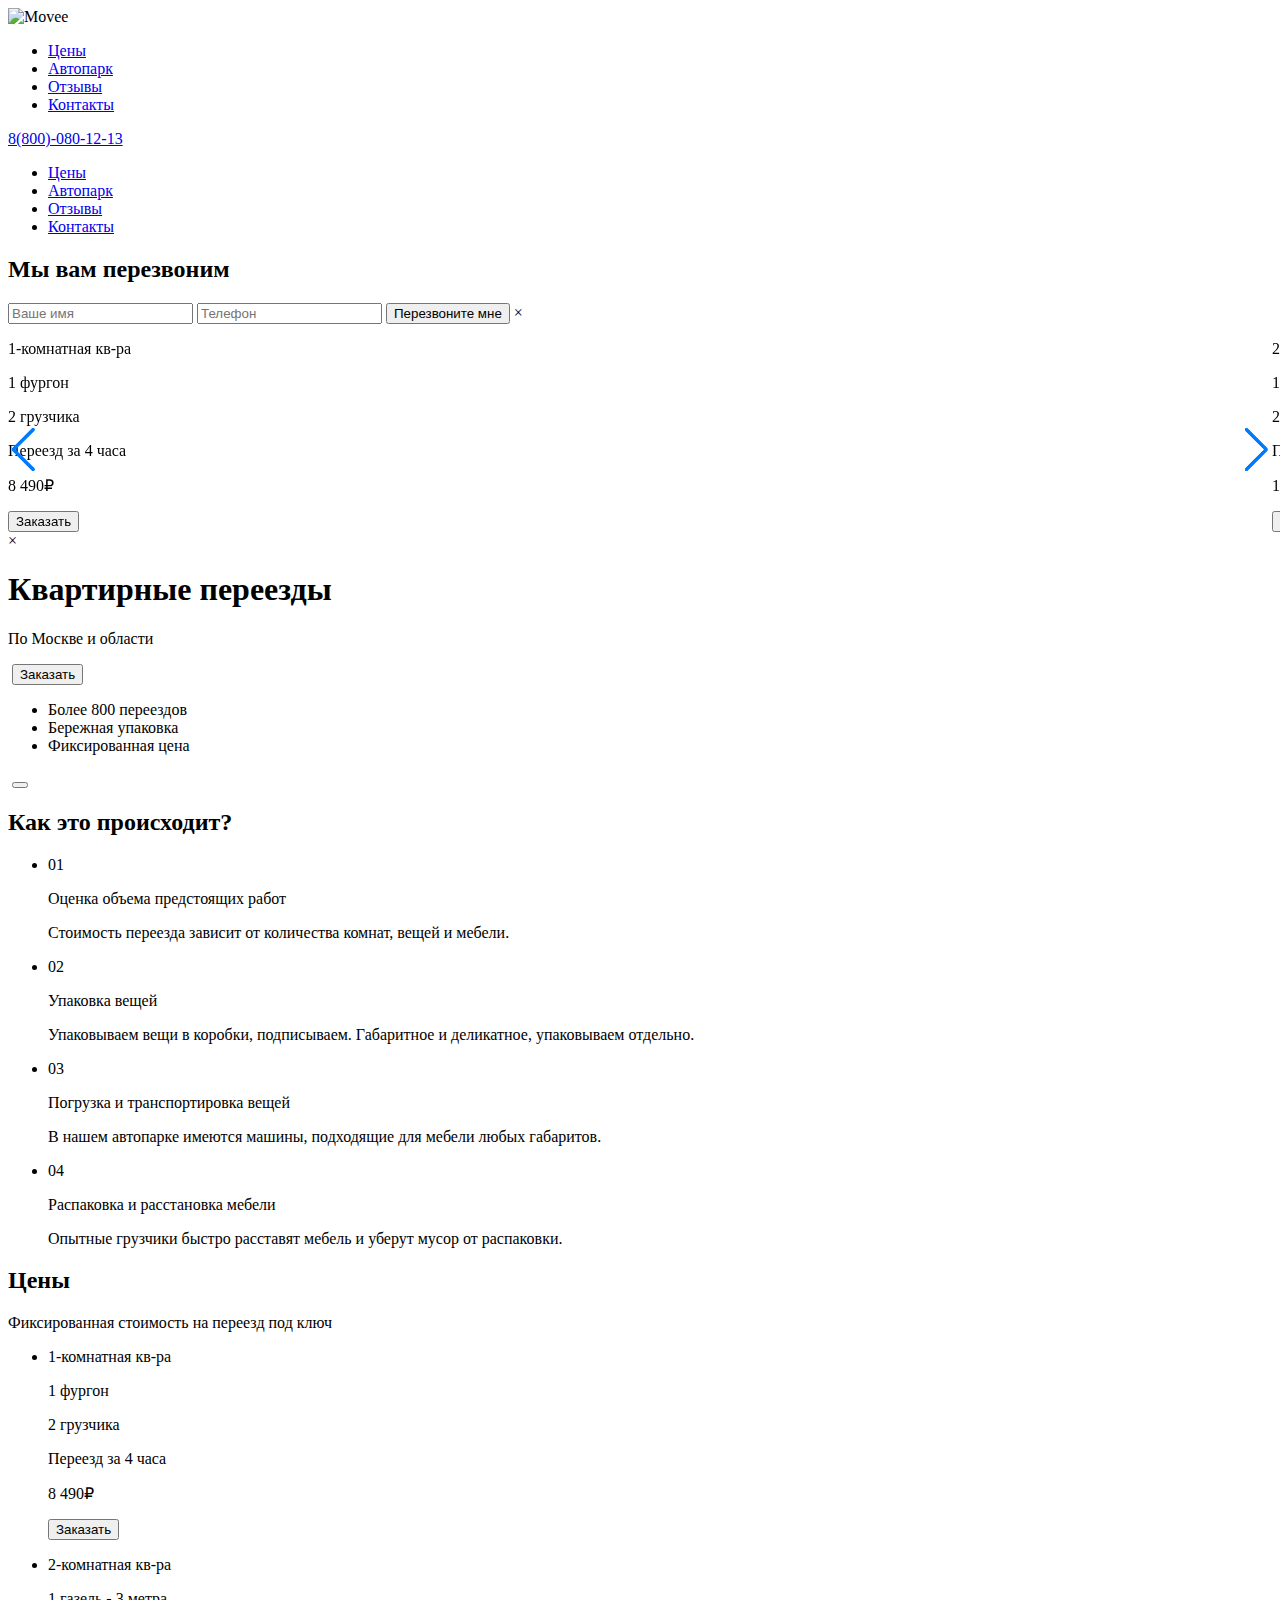
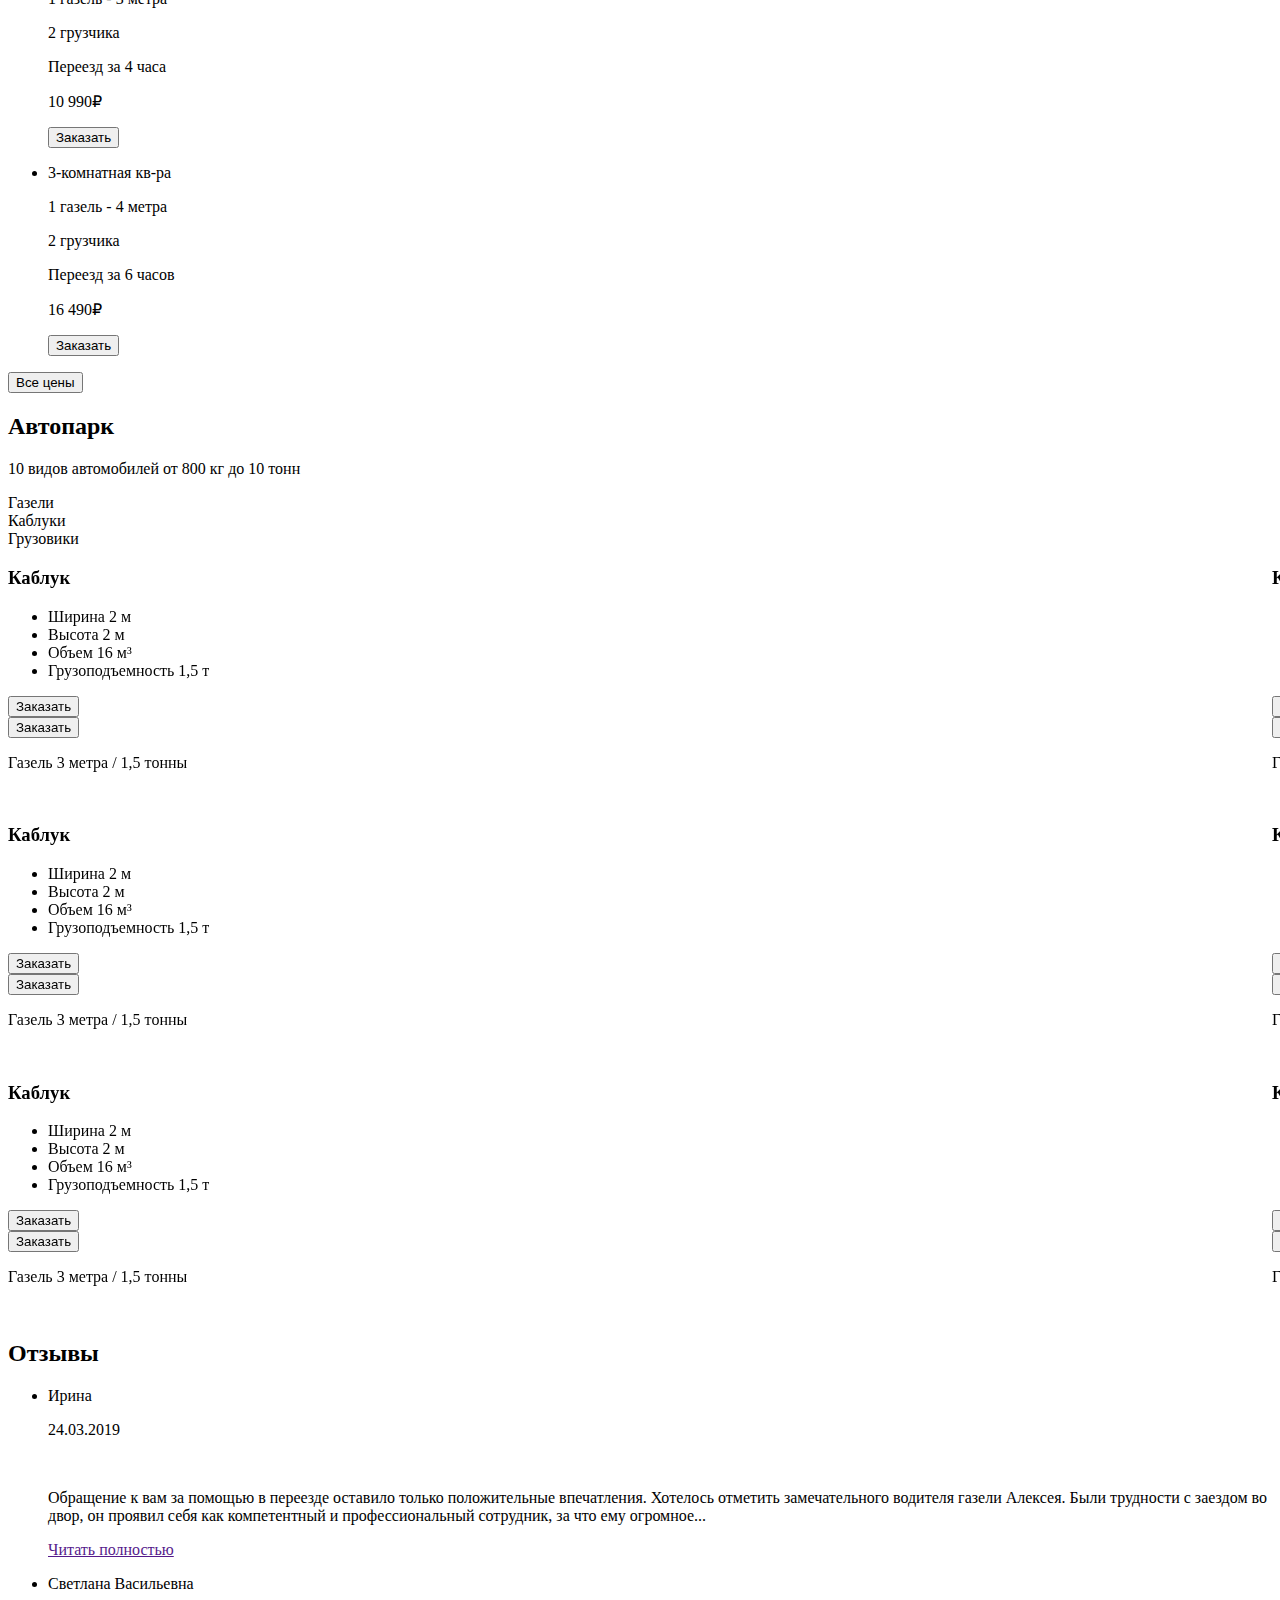
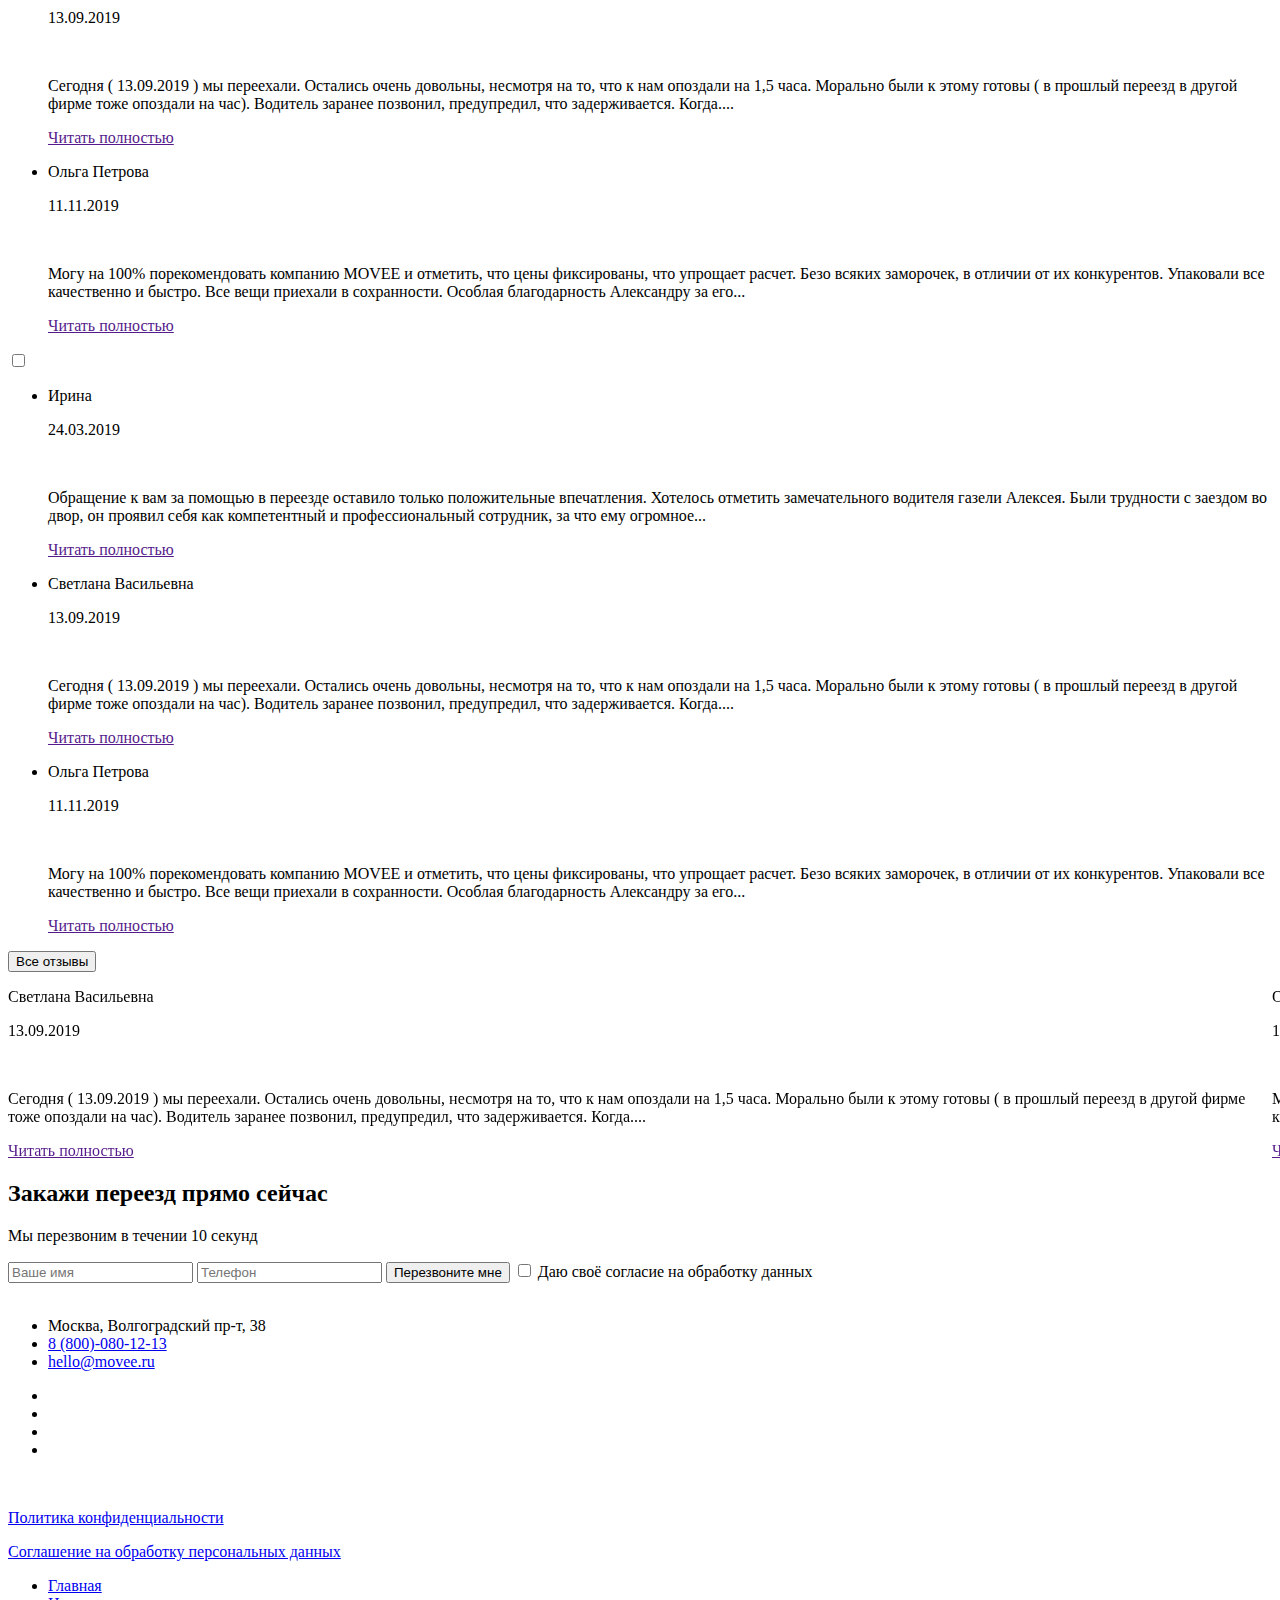
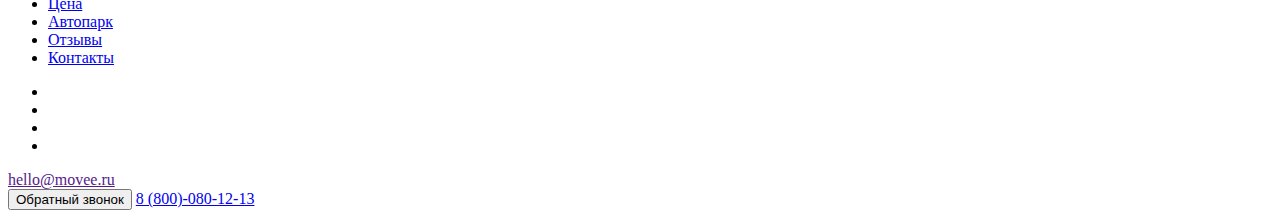
==== index.html @ bcad502a "Add files via upload" ====
<!DOCTYPE html>
<html lang="en">

<head>
  <meta charset="UTF-8">
  <meta name="viewport" content="width=device-width, initial-scale=1.0">
  <link rel="preconnect" href="https://fonts.gstatic.com">
  <link href="https://fonts.googleapis.com/css2?family=Montserrat:wght@400;500;600;700&display=swap" rel="stylesheet">
  <link rel="stylesheet" href="css/normalize.css">
  <link rel="stylesheet" href="https://unpkg.com/swiper/swiper-bundle.min.css" />
  <link rel="stylesheet" href="https://cdnjs.cloudflare.com/ajax/libs/animate.css/4.1.1/animate.min.css">
  

  <link rel="stylesheet" href="css/style.css">
  <title>Movee</title>
</head>

<body>

<script src="js/wow.min.js"></script>
<script>
  new WOW().init();
</script>

  <header>
    <section class="header-section">

      
      <div class="container header">
        <img src="img/headerHero/logo.svg" alt="Movee" class="header__logo animate__animated wow animate__bounceInDown">
        <nav class="header__nav nav">
          <ul class="nav__list list">
            <li class="list__item"><a href="#price" class="list__item--link"><div>Цены</div></a></li>
            <li class="list__item"><a href="#park" class="list__item--link"><div>Автопарк</div></a></li>
            <li class="list__item"><a href="#reviews" class="list__item--link"><div>Отзывы</div></a></li>
            <li class="list__item"><a href="#contacts" class="list__item--link"><div>Контакты</div></a></li>
          </ul>
        </nav>
        <a href="tel:88000801213" class="header__phone animate__animated wow animate__bounceInDown">8(800)-080-12-13</a>

        <div class="burger-menu" id="burger-menu">
          <div class="burger-menu__button"><span></span></div>

          <nav class="burger-menu__nav">
            <ul class="burger-menu__nav--list burger-list">
              <li class="burger-list"><a href="#price" class="list__item--link"><div>Цены</div></a></li>
              <li class="burger-list"><a href="#park" class="list__item--link"><div>Автопарк</div></a></li>
              <li class="burger-list"><a href="#reviews" class="list__item--link"><div>Отзывы</div></a></li>
              <li class="burger-list"><a href="#contacts" class="list__item--link"><div>Контакты</div></a></li>
            </ul>
          </nav>

          <div class="burger-menu__overlay"><span></span></div>
        </div>

      </div>
    </section>
  </header>
  
  <div id="hero-modal">
    <form action="#" class="hero-modal">
      <h2 class="hero-modal__title animate__animated wow animate__jackInTheBox">Мы вам перезвоним</h2>
      <input type="text" class="hero-modal__name" placeholder="Ваше имя" required>
      <input type="tel" class="hero-modal__tel" placeholder="Телефон" required>
      <button class="hero-modal__button">Перезвоните мне</button>
      <span class="hero-modal__close">&times;</span>
    </form>
  </div>


  <div id="price-modal">
    <div class="price-modal">

      <div class="swiper-container swiper-container-price">
        <div class="swiper-wrapper">
          <div class="swiper-slide swiper-slide-price">
            <div class="price-list__item">
              <p class="title price-list__item--title">1-комнатная кв-ра  </p>
              <div class="price-list__item--info">
                <p>1 фургон</p>
                <p>2 грузчика</p>
                <p>Переезд за 4 часа</p>
              </div>
              <p class="price-list__item--price">8 490₽</p>
              <button class="price-list__item--button">Заказать</button>
            </div>
          </div>
          <div class="swiper-slide swiper-slide-price">
            <div class="price-list__item">
              <p class="title price-list__item--title">2-комнатная кв-ра  </p>
              <div class="price-list__item--info">
                <p>1 газель - 3 метра </p>
                <p>2 грузчика</p>
                <p>Переезд за 4 часа</p>
              </div>
              <p class="price-list__item--price">10 990₽ </p>
              <button class="price-list__item--button">Заказать</button>
            </div>
          </div>
          <div class="swiper-slide swiper-slide-price">
            <div class="price-list__item">
              <p class="title price-list__item--title">3-комнатная кв-ра  </p>
              <div class="price-list__item--info">
                <p>1 газель - 4 метра</p>
                <p>2 грузчика</p>
                <p>Переезд за 6 часов</p>
              </div>
              <p class="price-list__item--price">16 490₽ </p>
              <button class="price-list__item--button">Заказать</button>
            </div>
          </div>
        </div>

        <div class="swiper-pagination swiper-pagination-price"></div>

      </div>
      
      <span class="price-modal__close">&times;</span>
    </div>
  </div>

  
  <main>
    <section class="hero-section">
      <div class="container hero">
        <div class="hero__wrapper hero-info">
          <h1 class="hero-info__title wow animate__animated animate__fadeInLeft">Квартирные переезды</h1>
          <p class="hero-info__text wow animate__animated animate__fadeInLeft">По Москве и области</p>
          <img src="img/headerHero/heroMan.png" alt="" class="hero__img hero__img--man hero-info__img">
          <button class="hero-info__button wow animate__animated animate__fadeInLeft" id="hero-btn">Заказать</button>
          <ul class="hero-info__list hero-list">
            <li class="hero-list__item wow animate__animated animate__fadeInLeft">Более 800 переездов</li>
            <li class="hero-list__item wow animate__animated animate__fadeInLeft">Бережная упаковка</li>
            <li class="hero-list__item wow animate__animated animate__fadeInLeft">Фиксированная цена</li>
          </ul>
        </div>
        <img src="img/headerHero/heroTruck.png" alt="" class="hero__img hero__img--truck">
        <button class="hero__button"></button>
      </div>

    </section>
    

    <section class="steps-section">
      <div class="container steps">
        <h2 class="title steps__title animate__animated wow animate__jackInTheBox">Как это происходит?</h2>
        <ul class="steps__list steps-list">
          <li class="steps-list__item">
            <p class="steps-list__item--number">01</p>
            <p class="steps-list__item--title">Оценка объема предстоящих работ</p>
            <p class="steps-list__item--text">Стоимость переезда зависит от количества комнат, вещей и мебели. </p>
          </li>
          <li class="steps-list__item">
            <p class="steps-list__item--number">02</p>
            <p class="steps-list__item--title">Упаковка вещей</p>
            <p class="steps-list__item--text">Упаковываем вещи в коробки, подписываем. Габаритное и деликатное,  упаковываем отдельно. </p>
          </li>
          <li class="steps-list__item">
            <p class="steps-list__item--number">03</p>
            <p class="steps-list__item--title">Погрузка и транспортировка вещей</p>
            <p class="steps-list__item--text">В нашем автопарке имеются машины, подходящие для мебели любых габаритов.</p>
          </li>
          <li class="steps-list__item">
            <p class="steps-list__item--number">04</p>
            <p class="steps-list__item--title">Распаковка и расстановка мебели</p>
            <p class="steps-list__item--text">Опытные грузчики быстро расставят мебель и уберут мусор от распаковки.</p>
          </li>
        </ul>
      </div>
    </section>

    <section class="price-section" id="price">
      <div class="container price">

        <h2 class="title price__title animate__animated wow animate__jackInTheBox">Цены</h2>
        <p class="title price__subtitle">Фиксированная стоимость на переезд под ключ  </p>
        <ul class="price__list price-list">

          <li class="price-list__item animate__animated wow animate__bounceInLeft">
            <p class="title price-list__item--title">1-комнатная кв-ра  </p>
            <div class="price-list__item--info">
              <p>1 фургон</p>
              <p>2 грузчика</p>
              <p>Переезд за 4 часа</p>
            </div>
            <p class="price-list__item--price">8 490₽</p>
            <button class="price-list__item--button">Заказать</button>
          </li>

          <li class="price-list__item animate__animated wow animate__zoomIn">
            <p class="title price-list__item--title">2-комнатная кв-ра  </p>
            <div class="price-list__item--info">
              <p>1 газель - 3 метра </p>
              <p>2 грузчика</p>
              <p>Переезд за 4 часа</p>
            </div>
            <p class="price-list__item--price">10 990₽ </p>
            <button class="price-list__item--button">Заказать</button>
          </li>

          <li class="price-list__item animate__animated wow animate__bounceInRight">
            <p class="title price-list__item--title">3-комнатная кв-ра  </p>
            <div class="price-list__item--info">
              <p>1 газель - 4 метра</p>
              <p>2 грузчика</p>
              <p>Переезд за 6 часов</p>
            </div>
            <p class="price-list__item--price">16 490₽ </p>
            <button class="price-list__item--button">Заказать</button>
          </li>

        </ul>

        <button class="price__btn" id="price__btn">Все цены</button>
      
      </div>

    </section>


    <section class="park-section" id="park">
      <div class="container park">
        <h2 class="park__title animate__animated animate__jackInTheBox wow">Автопарк</h2>
        <p class="park__subtitle">10 видов автомобилей от 800 кг до 10 тонн</p>
        <div class="park__nav park-nav">
          <div class="park-nav__item is-active animate__animated wow animate__bounceInLeft" data-tab-name="tab-1">Газели</div>
          <div class="park-nav__item animate__animated wow animate__zoomIn" data-tab-name="tab-2">Каблуки</div>
          <div class="park-nav__item animate__animated wow animate__bounceInRight" data-tab-name="tab-3">Грузовики</div>
        </div>
        <div class="park__content">
          <div class="tab tab-1 is-active" id="tab-1">

            <div class="swiper-container swiper-container-park animate__animated wow animate__slideInUp">
              <div class="swiper-wrapper">
              <div class="swiper-slide swiper-slide-park">
                <div class="swiper-slide__left left">
                  <h3 class="left__subtitle">Каблук</h3>
                  <ul class="left__list left-list">
                    <li class="left-list__item">Ширина 2 м</li>
                    <li class="left-list__item">Высота 2 м</li>
                    <li class="left-list__item">Объем 16 м³</li>
                    <li class="left-list__item">Грузоподъемность 1,5 т</li>
                  </ul>
                  <button class="left__button">Заказать</button>
                </div>
                <button class="swiper-slide__button--mobile left__button">Заказать</button>
                <p class="swiper-slide__text--mobile">Газель 3 метра / 1,5 тонны </p>
                <div class="swiper-slide__right right">
                  <img src="img/ParkReviews/Truck.png" alt="">
                </div>
              </div>
              <div class="swiper-slide swiper-slide-park">
                <div class="swiper-slide__left left">
                  <h3 class="left__subtitle">Каблук</h3>
                  <ul class="left__list left-list">
                    <li class="left-list__item">Ширина 2 м</li>
                    <li class="left-list__item">Высота 2 м</li>
                    <li class="left-list__item">Объем 16 м³</li>
                    <li class="left-list__item">Грузоподъемность 1,5 т</li>
                  </ul>
                  <button class="left__button">Заказать</button>
                </div>
                <button class="swiper-slide__button--mobile left__button">Заказать</button>
                <p class="swiper-slide__text--mobile">Газель 3 метра / 1,5 тонны </p>
                <div class="swiper-slide__right right">
                  <img src="img/ParkReviews/Truck.png" alt="">
                </div>
              </div>
              <div class="swiper-slide swiper-slide-park">
                <div class="swiper-slide__left left">
                  <h3 class="left__subtitle">Каблук</h3>
                  <ul class="left__list left-list">
                    <li class="left-list__item">Ширина 2 м</li>
                    <li class="left-list__item">Высота 2 м</li>
                    <li class="left-list__item">Объем 16 м³</li>
                    <li class="left-list__item">Грузоподъемность 1,5 т</li>
                  </ul>
                  <button class="left__button">Заказать</button>
                </div>
                <button class="swiper-slide__button--mobile left__button">Заказать</button>
                <p class="swiper-slide__text--mobile">Газель 3 метра / 1,5 тонны </p>
                <div class="swiper-slide__right right">
                  <img src="img/ParkReviews/Truck.png" alt="">
                </div>
              </div>
              </div>
  
              <div class="swiper-pagination swiper-pagination-park"></div>
  
              <div class="swiper-button-prev swiper-button-prev-park"></div>
              <div class="swiper-button-next swiper-button-next-park"></div>
            </div>
          </div>
          <div class="tab tab-2" id="tab-2">
            <div class="swiper-container swiper-container-park">
              <div class="swiper-wrapper">
              <div class="swiper-slide swiper-slide-park">
                <div class="swiper-slide__left left">
                  <h3 class="left__subtitle">Каблук</h3>
                  <ul class="left__list left-list">
                    <li class="left-list__item">Ширина 2 м</li>
                    <li class="left-list__item">Высота 2 м</li>
                    <li class="left-list__item">Объем 16 м³</li>
                    <li class="left-list__item">Грузоподъемность 1,5 т</li>
                  </ul>
                  <button class="left__button">Заказать</button>
                </div>
                <button class="swiper-slide__button--mobile left__button">Заказать</button>
                <p class="swiper-slide__text--mobile">Газель 3 метра / 1,5 тонны </p>
                <div class="swiper-slide__right right">
                  <img src="img/ParkReviews/Truck.png" alt="">
                </div>
              </div>
              <div class="swiper-slide swiper-slide-park">
                <div class="swiper-slide__left left">
                  <h3 class="left__subtitle">Каблук</h3>
                  <ul class="left__list left-list">
                    <li class="left-list__item">Ширина 2 м</li>
                    <li class="left-list__item">Высота 2 м</li>
                    <li class="left-list__item">Объем 16 м³</li>
                    <li class="left-list__item">Грузоподъемность 1,5 т</li>
                  </ul>
                  <button class="left__button">Заказать</button>
                </div>
                <button class="swiper-slide__button--mobile left__button">Заказать</button>
                <p class="swiper-slide__text--mobile">Газель 3 метра / 1,5 тонны </p>
                <div class="swiper-slide__right right">
                  <img src="img/ParkReviews/Truck.png" alt="">
                </div>
              </div>
              <div class="swiper-slide swiper-slide-park">
                <div class="swiper-slide__left left">
                  <h3 class="left__subtitle">Каблук</h3>
                  <ul class="left__list left-list">
                    <li class="left-list__item">Ширина 2 м</li>
                    <li class="left-list__item">Высота 2 м</li>
                    <li class="left-list__item">Объем 16 м³</li>
                    <li class="left-list__item">Грузоподъемность 1,5 т</li>
                  </ul>
                  <button class="left__button">Заказать</button>
                </div>
                <button class="swiper-slide__button--mobile left__button">Заказать</button>
                <p class="swiper-slide__text--mobile">Газель 3 метра / 1,5 тонны </p>
                <div class="swiper-slide__right right">
                  <img src="img/ParkReviews/Truck.png" alt="">
                </div>
              </div>
              </div>
  
              <div class="swiper-pagination swiper-pagination-park"></div>
  
              <div class="swiper-button-prev swiper-button-prev-park"></div>
              <div class="swiper-button-next swiper-button-next-park"></div>
            </div>
          </div>
          <div class="tab tab-3" id="tab-3">
            <div class="swiper-container swiper-container-park">
              <div class="swiper-wrapper">
              <div class="swiper-slide swiper-slide-park">
                <div class="swiper-slide__left left">
                  <h3 class="left__subtitle">Каблук</h3>
                  <ul class="left__list left-list">
                    <li class="left-list__item">Ширина 2 м</li>
                    <li class="left-list__item">Высота 2 м</li>
                    <li class="left-list__item">Объем 16 м³</li>
                    <li class="left-list__item">Грузоподъемность 1,5 т</li>
                  </ul>
                  <button class="left__button">Заказать</button>
                </div>
                <button class="swiper-slide__button--mobile left__button">Заказать</button>
                <p class="swiper-slide__text--mobile">Газель 3 метра / 1,5 тонны </p>
                <div class="swiper-slide__right right">
                  <img src="img/ParkReviews/Truck.png" alt="">
                </div>
              </div>
              <div class="swiper-slide swiper-slide-park">
                <div class="swiper-slide__left left">
                  <h3 class="left__subtitle">Каблук</h3>
                  <ul class="left__list left-list">
                    <li class="left-list__item">Ширина 2 м</li>
                    <li class="left-list__item">Высота 2 м</li>
                    <li class="left-list__item">Объем 16 м³</li>
                    <li class="left-list__item">Грузоподъемность 1,5 т</li>
                  </ul>
                  <button class="left__button">Заказать</button>
                </div>
                <button class="swiper-slide__button--mobile left__button">Заказать</button>
                <p class="swiper-slide__text--mobile">Газель 3 метра / 1,5 тонны </p>
                <div class="swiper-slide__right right">
                  <img src="img/ParkReviews/Truck.png" alt="">
                </div>
              </div>
              <div class="swiper-slide swiper-slide-park">
                <div class="swiper-slide__left left">
                  <h3 class="left__subtitle">Каблук</h3>
                  <ul class="left__list left-list">
                    <li class="left-list__item">Ширина 2 м</li>
                    <li class="left-list__item">Высота 2 м</li>
                    <li class="left-list__item">Объем 16 м³</li>
                    <li class="left-list__item">Грузоподъемность 1,5 т</li>
                  </ul>
                  <button class="left__button">Заказать</button>
                </div>
                <button class="swiper-slide__button--mobile left__button">Заказать</button>
                <p class="swiper-slide__text--mobile">Газель 3 метра / 1,5 тонны </p>
                <div class="swiper-slide__right right">
                  <img src="img/ParkReviews/Truck.png" alt="">
                </div>
              </div>
              </div>
  
              <div class="swiper-pagination swiper-pagination-park"></div>
  
              <div class="swiper-button-prev swiper-button-prev-park"></div>
              <div class="swiper-button-next swiper-button-next-park"></div>
            </div>
          </div>
        </div>
      </div>
    </section>

    <section class="reviews-section" id="reviews">

      <div class="container reviews">
        <h2 class="title reviews__title animate__animated wow animate__jackInTheBox">Отзывы</h2>
        <ul class="reviews__list reviews-list">
          <li class="reviews-list__item review animate__animated wow animate__bounceInLeft">
            <p class="review__name">Ирина</p>
            <div class="review__info">
              <p class="review__info--date">24.03.2019</p>
              <div class="review__info-rate">
                <img src="img/ParkReviews/Star.svg" alt="">
                <img src="img/ParkReviews/Star.svg" alt="">
                <img src="img/ParkReviews/Star.svg" alt="">
                <img src="img/ParkReviews/Star.svg" alt="">
                <img src="img/ParkReviews/Star.svg" alt="">
              </div>
            </div>
            <p class="review__text">
              Обращение к вам за помощью в переезде оставило только положительные впечатления. Хотелось отметить замечательного водителя газели Алексея. Были трудности с заездом 
              во двор, он проявил себя как компетентный 
              и профессиональный сотрудник, за что ему огромное...  
            </p>
            <a href="" class="review__link">Читать полностью</a>
          </li>
          <li class="reviews-list__item review animate__animated wow animate__zoomIn">
            <p class="review__name">Светлана Васильевна </p>
            <div class="review__info">
              <p class="review__info--date">13.09.2019</p>
              <div class="review__info-rate">
                <img src="img/ParkReviews/Star.svg" alt="">
                <img src="img/ParkReviews/Star.svg" alt="">
                <img src="img/ParkReviews/Star.svg" alt="">
                <img src="img/ParkReviews/Star.svg" alt="">
                <img src="img/ParkReviews/Star.svg" alt="">
              </div>
            </div>
            <p class="review__text">
              Сегодня ( 13.09.2019 ) мы переехали. Остались очень довольны, несмотря на то, что к нам опоздали на 1,5 часа. Морально были к этому готовы ( в прошлый переезд в другой фирме тоже опоздали на час).  Водитель заранее позвонил, предупредил, что задерживается.
              Когда....
            </p>
            <a href="" class="review__link">Читать полностью</a>
          </li>
          <li class="reviews-list__item review animate__animated wow animate__bounceInRight">
            <p class="review__name">Ольга Петрова</p>
            <div class="review__info">
              <p class="review__info--date">11.11.2019</p>
              <div class="review__info-rate">
                <img src="img/ParkReviews/Star.svg" alt="">
                <img src="img/ParkReviews/Star.svg" alt="">
                <img src="img/ParkReviews/Star.svg" alt="">
                <img src="img/ParkReviews/Star.svg" alt="">
                <img src="img/ParkReviews/Star.svg" alt="">
              </div>
            </div>
            <p class="review__text">
              Могу на 100% порекомендовать компанию MOVEE и отметить, что цены фиксированы, что упрощает расчет. Безо всяких заморочек, в отличии от их конкурентов. Упаковали все качественно и быстро. Все вещи приехали в сохранности. Особлая благодарность Александру за его...              
            </p>
            <a href="" class="review__link">Читать полностью</a>
          </li>
        </ul>

        <input type="checkbox" id="reviews__checkbox" class="reviews__checkbox">
        <ul class="reviews__list hidden reviews-list">
          <li class="reviews-list__item review animate__animated wow animate__bounceInLeft">
            <p class="review__name">Ирина</p>
            <div class="review__info">
              <p class="review__info--date">24.03.2019</p>
              <div class="review__info-rate">
                <img src="img/ParkReviews/Star.svg" alt="">
                <img src="img/ParkReviews/Star.svg" alt="">
                <img src="img/ParkReviews/Star.svg" alt="">
                <img src="img/ParkReviews/Star.svg" alt="">
                <img src="img/ParkReviews/Star.svg" alt="">
              </div>
            </div>
            <p class="review__text">
              Обращение к вам за помощью в переезде оставило только положительные впечатления. Хотелось отметить замечательного водителя газели Алексея. Были трудности с заездом 
              во двор, он проявил себя как компетентный 
              и профессиональный сотрудник, за что ему огромное...  
            </p>
            <a href="" class="review__link">Читать полностью</a>
          </li>
          <li class="reviews-list__item review animate__animated wow animate__zoomIn">
            <p class="review__name">Светлана Васильевна </p>
            <div class="review__info">
              <p class="review__info--date">13.09.2019</p>
              <div class="review__info-rate">
                <img src="img/ParkReviews/Star.svg" alt="">
                <img src="img/ParkReviews/Star.svg" alt="">
                <img src="img/ParkReviews/Star.svg" alt="">
                <img src="img/ParkReviews/Star.svg" alt="">
                <img src="img/ParkReviews/Star.svg" alt="">
              </div>
            </div>
            <p class="review__text">
              Сегодня ( 13.09.2019 ) мы переехали. Остались очень довольны, несмотря на то, что к нам опоздали на 1,5 часа. Морально были к этому готовы ( в прошлый переезд в другой фирме тоже опоздали на час).  Водитель заранее позвонил, предупредил, что задерживается.
              Когда....
            </p>
            <a href="" class="review__link">Читать полностью</a>
          </li>
          <li class="reviews-list__item review animate__animated wow animate__bounceInRight">
            <p class="review__name">Ольга Петрова</p>
            <div class="review__info">
              <p class="review__info--date">11.11.2019</p>
              <div class="review__info-rate">
                <img src="img/ParkReviews/Star.svg" alt="">
                <img src="img/ParkReviews/Star.svg" alt="">
                <img src="img/ParkReviews/Star.svg" alt="">
                <img src="img/ParkReviews/Star.svg" alt="">
                <img src="img/ParkReviews/Star.svg" alt="">
              </div>
            </div>
            <p class="review__text">
              Могу на 100% порекомендовать компанию MOVEE и отметить, что цены фиксированы, что упрощает расчет. Безо всяких заморочек, в отличии от их конкурентов. Упаковали все качественно и быстро. Все вещи приехали в сохранности. Особлая благодарность Александру за его...              
            </p>
            <a href="" class="review__link">Читать полностью</a>
          </li>
        </ul>

        <button class="reviews__button"><label for="reviews__checkbox" class="reviews__button--label">Все отзывы</label></button>

        <div class="swiper-container swiper-container-reviews">

          <div class="swiper-wrapper">

            <div class="swiper-slide">
              <div class="reviewsdivst__item review">
                <p class="review__name">Светлана Васильевна </p>
                <div class="review__info">
                  <p class="review__info--date">13.09.2019</p>
                  <div class="review__info-rate">
                    <img src="img/ParkReviews/Star.svg" alt="">
                    <img src="img/ParkReviews/Star.svg" alt="">
                    <img src="img/ParkReviews/Star.svg" alt="">
                    <img src="img/ParkReviews/Star.svg" alt="">
                    <img src="img/ParkReviews/Star.svg" alt="">
                  </div>
                </div>
                <p class="review__text">
                  Сегодня ( 13.09.2019 ) мы переехали. Остались очень довольны, несмотря на то, что к нам опоздали на 1,5 часа. Морально были к этому готовы ( в прошлый переезд в другой фирме тоже опоздали на час).  Водитель заранее позвонил, предупредил, что задерживается.
                  Когда....
                </p>
                <a href="" class="review__link">Читать полностью</a>
              </div>
            </div>
            <div class="swiper-slide">
              <div class="reviews-list__item review">
                <p class="review__name">Ольга Петрова</p>
                <div class="review__info">
                  <p class="review__info--date">11.11.2019</p>
                  <div class="review__info-rate">
                    <img src="img/ParkReviews/Star.svg" alt="">
                    <img src="img/ParkReviews/Star.svg" alt="">
                    <img src="img/ParkReviews/Star.svg" alt="">
                    <img src="img/ParkReviews/Star.svg" alt="">
                    <img src="img/ParkReviews/Star.svg" alt="">
                  </div>
                </div>
                <p class="review__text">
                  Могу на 100% порекомендовать компанию MOVEE и отметить, что цены фиксированы, что упрощает расчет. Безо всяких заморочек, в отличии от их конкурентов. Упаковали все качественно и быстро. Все вещи приехали в сохранности. Особлая благодарность Александру за его...              
                </p>
                <a href="" class="review__link">Читать полностью</a>
              </div>
            </div>
            <div class="swiper-slide">
              <div class="reviews-list__item review">
                <p class="review__name">Ирина</p>
                <div class="review__info">
                  <p class="review__info--date">24.03.2019</p>
                  <div class="review__info-rate">
                    <img src="img/ParkReviews/Star.svg" alt="">
                    <img src="img/ParkReviews/Star.svg" alt="">
                    <img src="img/ParkReviews/Star.svg" alt="">
                    <img src="img/ParkReviews/Star.svg" alt="">
                    <img src="img/ParkReviews/Star.svg" alt="">
                  </div>
                </div>
                <p class="review__text">
                  Обращение к вам за помощью в переезде оставило только положительные впечатления. Хотелось отметить замечательного водителя газели Алексея. Были трудности с заездом 
                  во двор, он проявил себя как компетентный 
                  и профессиональный сотрудник, за что ему огромное...  
                </p>
                <a href="" class="review__link">Читать полностью</a>
              </div>
              
            </div>
            <div class="swiper-slide">
              <div class="reviewsdivst__item review">
                <p class="review__name">Светлана Васильевна </p>
                <div class="review__info">
                  <p class="review__info--date">13.09.2019</p>
                  <div class="review__info-rate">
                    <img src="img/ParkReviews/Star.svg" alt="">
                    <img src="img/ParkReviews/Star.svg" alt="">
                    <img src="img/ParkReviews/Star.svg" alt="">
                    <img src="img/ParkReviews/Star.svg" alt="">
                    <img src="img/ParkReviews/Star.svg" alt="">
                  </div>
                </div>
                <p class="review__text">
                  Сегодня ( 13.09.2019 ) мы переехали. Остались очень довольны, несмотря на то, что к нам опоздали на 1,5 часа. Морально были к этому готовы ( в прошлый переезд в другой фирме тоже опоздали на час).  Водитель заранее позвонил, предупредил, что задерживается.
                  Когда....
                </p>
                <a href="" class="review__link">Читать полностью</a>
              </div>
            </div>
            <div class="swiper-slide">
              <div class="reviews-list__item review">
                <p class="review__name">Ольга Петрова</p>
                <div class="review__info">
                  <p class="review__info--date">11.11.2019</p>
                  <div class="review__info-rate">
                    <img src="img/ParkReviews/Star.svg" alt="">
                    <img src="img/ParkReviews/Star.svg" alt="">
                    <img src="img/ParkReviews/Star.svg" alt="">
                    <img src="img/ParkReviews/Star.svg" alt="">
                    <img src="img/ParkReviews/Star.svg" alt="">
                  </div>
                </div>
                <p class="review__text">
                  Могу на 100% порекомендовать компанию MOVEE и отметить, что цены фиксированы, что упрощает расчет. Безо всяких заморочек, в отличии от их конкурентов. Упаковали все качественно и быстро. Все вещи приехали в сохранности. Особлая благодарность Александру за его...              
                </p>
                <a href="" class="review__link">Читать полностью</a>
              </div>
            </div>
            <div class="swiper-slide">
              <div class="reviews-list__item review">
                <p class="review__name">Ирина</p>
                <div class="review__info">
                  <p class="review__info--date">24.03.2019</p>
                  <div class="review__info-rate">
                    <img src="img/ParkReviews/Star.svg" alt="">
                    <img src="img/ParkReviews/Star.svg" alt="">
                    <img src="img/ParkReviews/Star.svg" alt="">
                    <img src="img/ParkReviews/Star.svg" alt="">
                    <img src="img/ParkReviews/Star.svg" alt="">
                  </div>
                </div>
                <p class="review__text">
                  Обращение к вам за помощью в переезде оставило только положительные впечатления. Хотелось отметить замечательного водителя газели Алексея. Были трудности с заездом 
                  во двор, он проявил себя как компетентный 
                  и профессиональный сотрудник, за что ему огромное...  
                </p>
                <a href="" class="review__link">Читать полностью</a>
              </div>
              
            </div>

          </div>

          <div class="swiper-pagination swiper-pagination-reviews"></div>
        
        </div>

      </div>

    </section>

    <section class="order-section">
      <div class="container order">
        <h2 class="title order__title animate__animated wow animate__jackInTheBox">Закажи  переезд прямо сейчас</h2>
        <p class="order__description">Мы перезвоним в течении 10 секунд</p>
        <form action="#" class="order__form animate__animated wow animate__zoomInLeft">
          <input type="text" class="order__form--name animate__animated wow animate__zoomInLeft" placeholder="Ваше имя">
          <input type="tel" class="order__form--phone" placeholder="Телефон">
          <button class="order__form--button animate__animated wow animate__zoomInRight">Перезвоните мне</button>
          <input type="checkbox" id="order__form--checkbox" class="order__form--checkbox">
          <label for="order__form--checkbox" class="order__form--label">Даю своё согласие на обработку данных</label>
        </form>
      </div>
    </section>

    <section class="map-section">
      <div id="map" style="width: 100%; height: 100%"></div>
      <div class="container map">
        <div class="map__block map-block animate__animated wow animate__hinge">
          <div class="container map-block__container">
            <img src="img/headerHero/logo.svg" alt="" class="map-block__logo">
          <ul class="map-block__list">
            <li class="map-block__list--item">Москва, Волгоградский пр-т, 38</li>
            <li class="map-block__list--item"><a href="tel:88000801213">8 (800)-080-12-13</a></li>
            <li class="map-block__list--item"><a href="mail:hello@movee.ru">hello@movee.ru</a></li>
          </ul>
          <ul class="map-block__social social-list">
            <li class="map-block__social--item social-list__item"><a href="#"></a></li>
            <li class="map-block__social--item social-list__item"><a href="#"></a></li>
            <li class="map-block__social--item social-list__item"><a href="#"></a></li>
            <li class="map-block__social--item social-list__item"><a href="#"></a></li>
          </ul>
          </div>
        </div>
      </div>
    </section>

  </main>

  <footer class="footer-section" id="contacts">
    <div class="container footer">

      <div class="footer__policy animate__animated wow animate__slideInLeft">
        <img src="img/headerHero/logo.svg" alt="" class="footer__policy--logo">
        <p><a href="#">Политика конфиденциальности</a></p>
        <p><a href="#">Соглашение на обработку персональных данных</a></p>
      </div>

      <nav class="footer__nav footer-nav animate__animated wow animate__slideInLeft">
        <ul class="footer-nav__list">
          <li class="footer-nav__list--item"><a href="#"><div>Главная</div></a></li>
          <li class="footer-nav__list--item"><a href="#"><div>Цена</div></a></li>
          <li class="footer-nav__list--item"><a href="#"><div>Автопарк</div></a></li>
          <li class="footer-nav__list--item"><a href="#"><div>Отзывы</div></a></li>
          <li class="footer-nav__list--item"><a href="#"><div>Контакты</div></a></li>
        </ul>
      </nav>

      <div class="footer__social footer-social animate__animated wow animate__slideInRight">
        <ul class="footer-social__list social-list">
          <li class="footer-social__list--item social-list__item"><a href="#"></a></li>
          <li class="footer-social__list--item social-list__item"><a href="#"></a></li>
          <li class="footer-social__list--item social-list__item"><a href="#"></a></li>
          <li class="footer-social__list--item social-list__item"><a href="#"></a></li>
        </ul>

        <a href="" class="footer-social__mail">hello@movee.ru</a>
      </div>

      <div class="footer__call animate__animated wow animate__slideInRight">
        <button class="footer__call--button">Обратный звонок</button>
        <a href="tel:88000801213" class="footer__call--phone">8 (800)-080-12-13</a>
      </div>

    </div>
  </footer>

  <script src="https://api-maps.yandex.ru/2.1/?apikey=ваш API-ключ&lang=ru_RU" type="text/javascript"></script>
  <script src="https://unpkg.com/swiper/swiper-bundle.min.js"></script>
  <script src="js/modal.js"></script>
  <script src="js/swiper.js"></script>
  <script src="js/tabs.js"></script>
  <script src="js/ymap.js"></script>
  <script src="js/burger.js"></script>
</body>

</html>
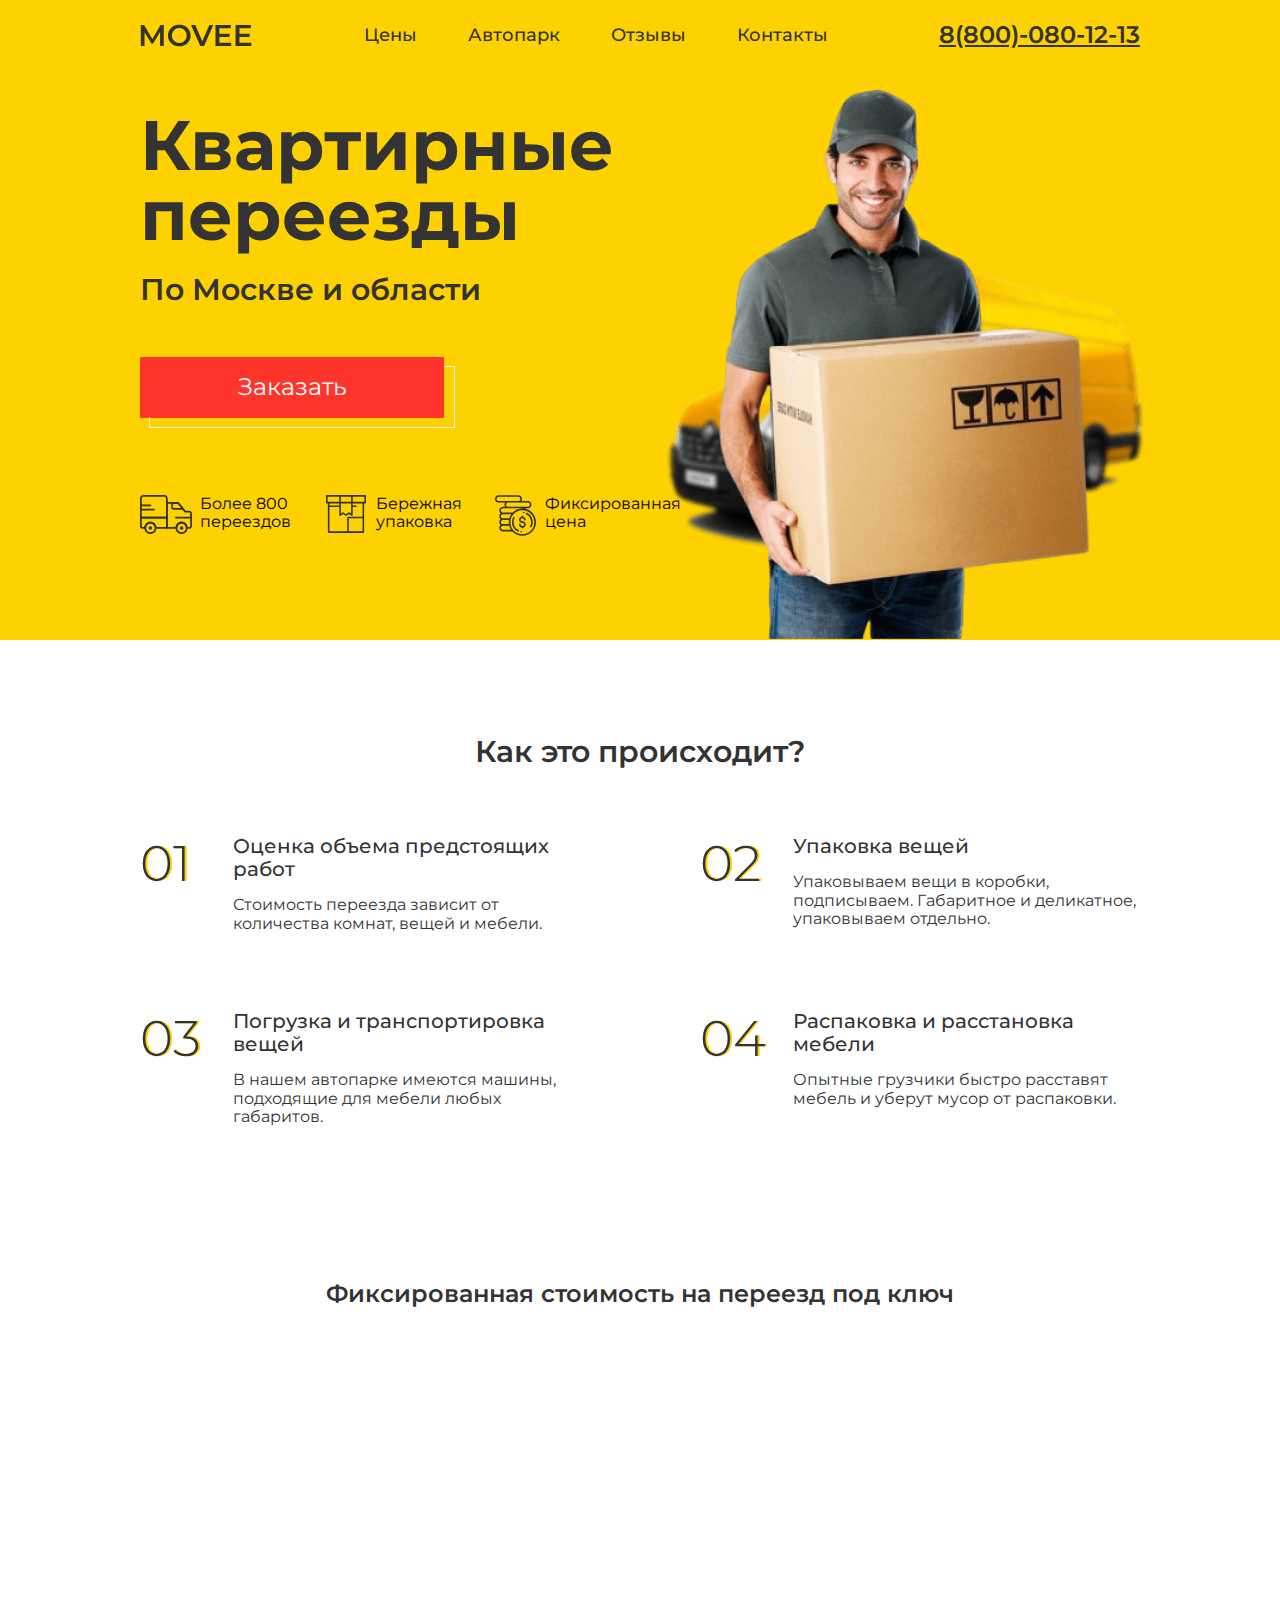
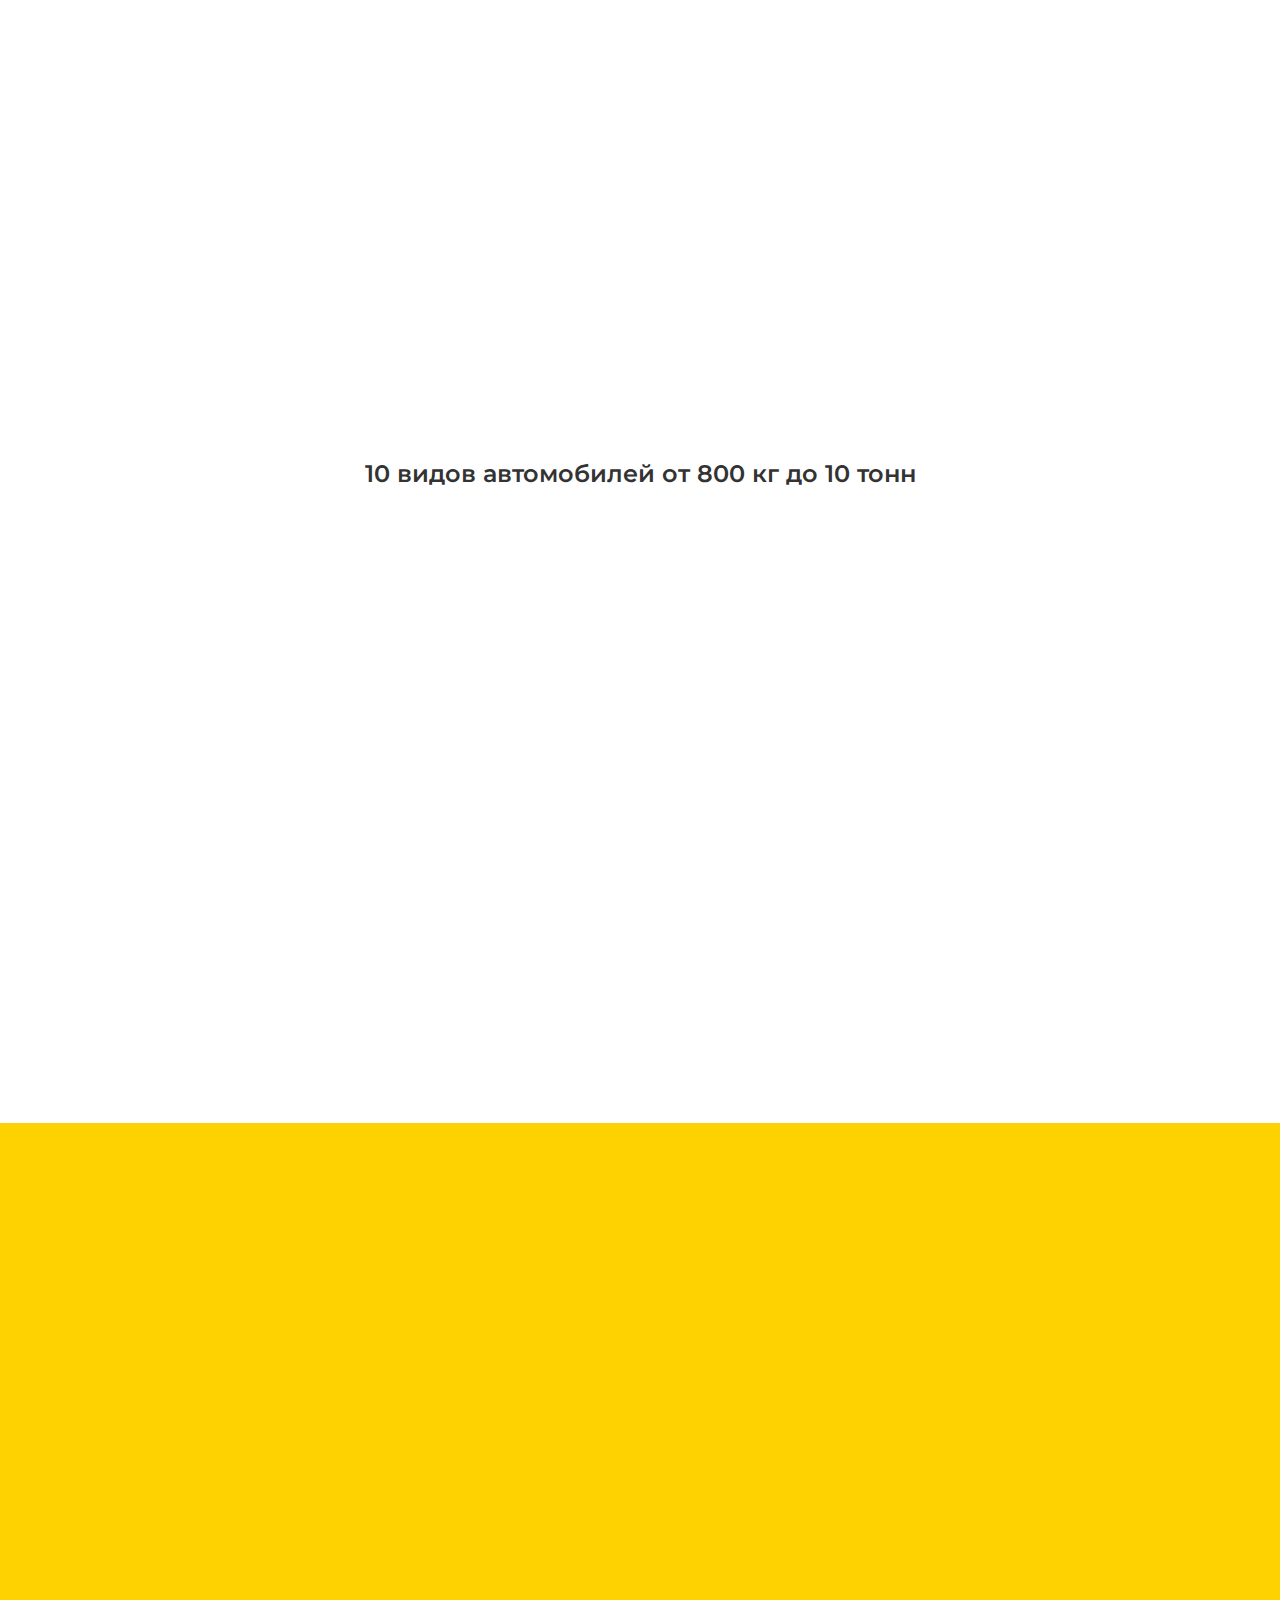
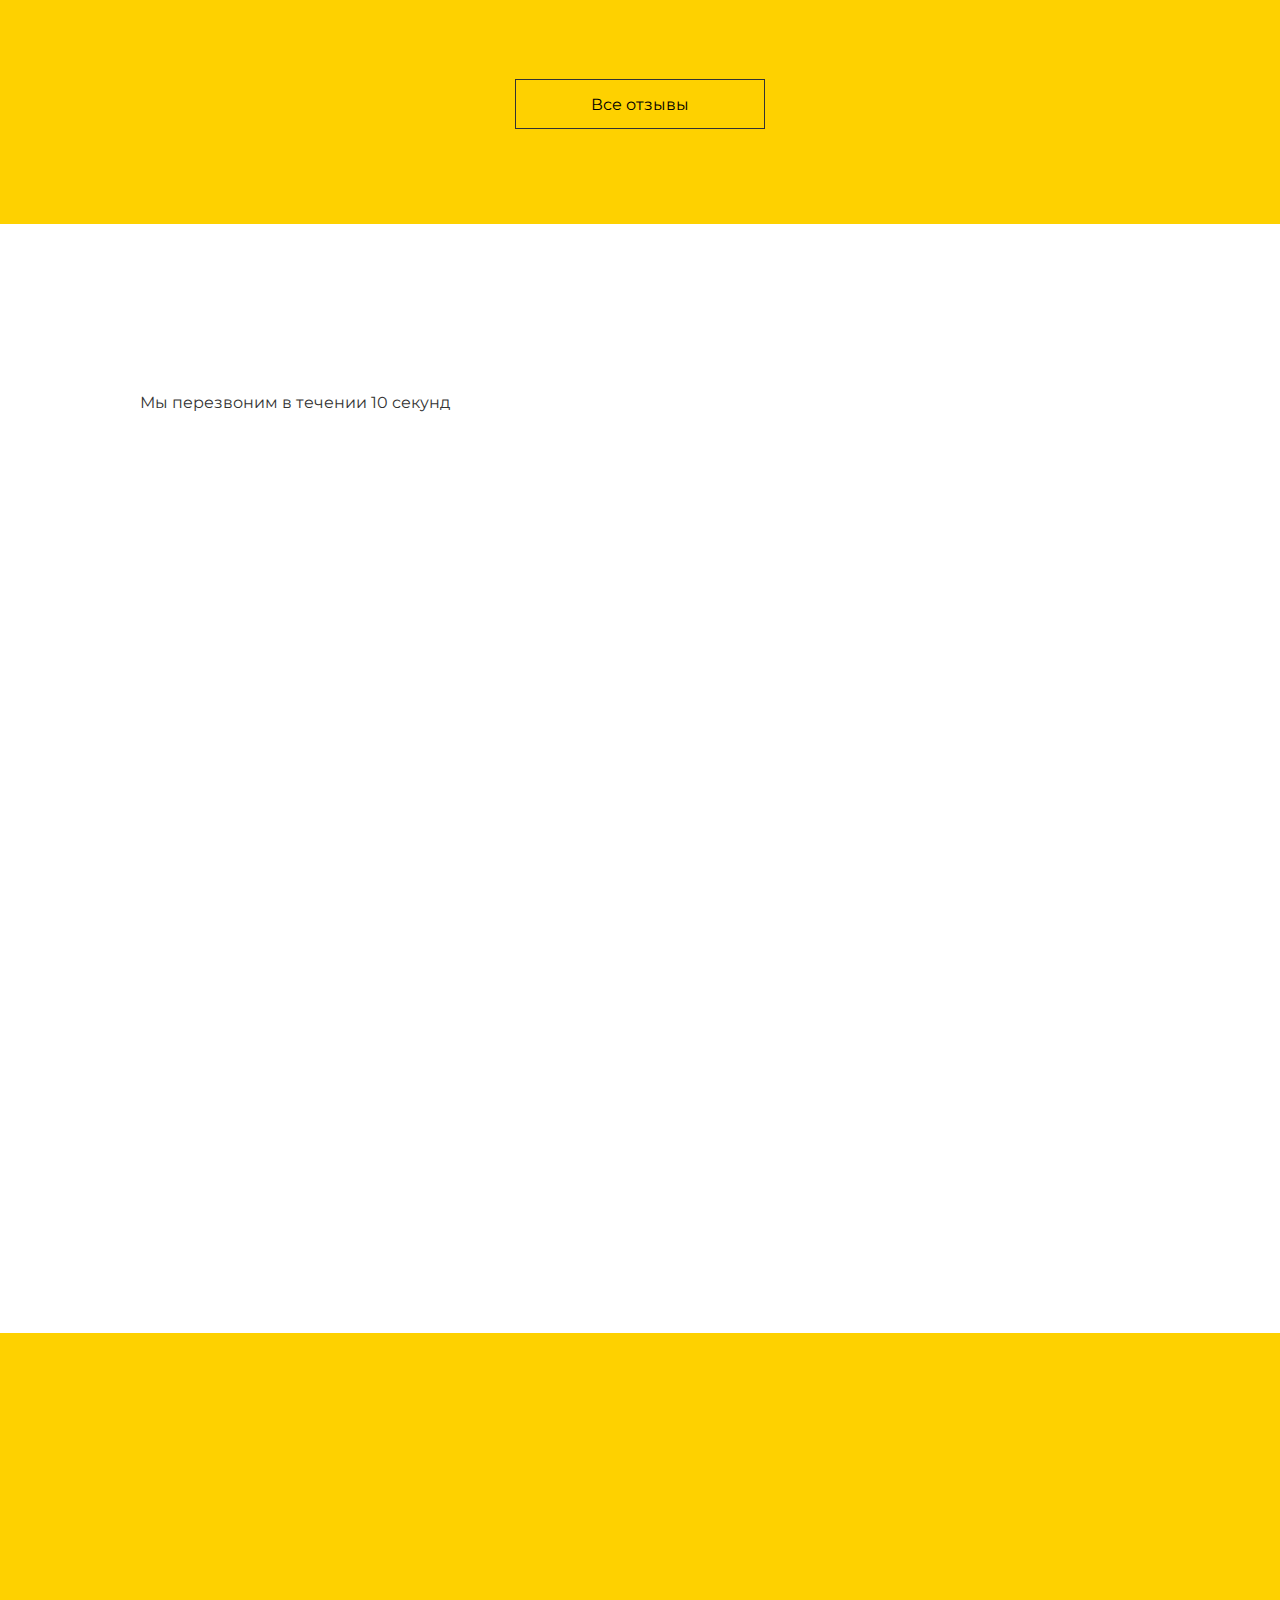
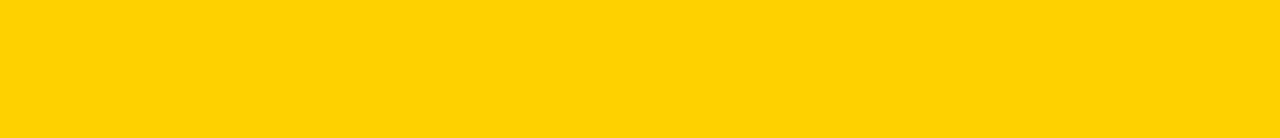
==== commit 8acf8ea6: "Add files via upload" ====
--- a/index.html
+++ b/index.html
@@ -5,12 +5,18 @@
   <meta charset="UTF-8">
   <meta name="viewport" content="width=device-width, initial-scale=1.0">
   <link rel="preconnect" href="https://fonts.gstatic.com">
-  <link href="https://fonts.googleapis.com/css2?family=Montserrat:wght@400;500;600;700&display=swap" rel="stylesheet">
   <link rel="stylesheet" href="css/normalize.css">
   <link rel="stylesheet" href="https://unpkg.com/swiper/swiper-bundle.min.css" />
   <link rel="stylesheet" href="https://cdnjs.cloudflare.com/ajax/libs/animate.css/4.1.1/animate.min.css">
   
 
+  <script src="https://code.jquery.com/jquery-3.4.1.min.js"> </script>
+    <script>
+        function fontsLoad() {
+                $('head').append('<link href="https://fonts.googleapis.com/css2?family=Montserrat:wght@400;500;600;700&display=swap" rel="stylesheet">');
+        }
+        $(document).on("ready", fontsLoad());
+    </script>
   <link rel="stylesheet" href="css/style.css">
   <title>Movee</title>
 </head>
@@ -755,11 +761,12 @@
 
   <script src="https://api-maps.yandex.ru/2.1/?apikey=ваш API-ключ&lang=ru_RU" type="text/javascript"></script>
   <script src="https://unpkg.com/swiper/swiper-bundle.min.js"></script>
-  <script src="js/modal.js"></script>
-  <script src="js/swiper.js"></script>
-  <script src="js/tabs.js"></script>
-  <script src="js/ymap.js"></script>
-  <script src="js/burger.js"></script>
+  <!-- <script src="js/modal.js"></script> -->
+  <!-- <script src="js/swiper.js"></script> -->
+  <!-- <script src="js/tabs.js"></script> -->
+  <!-- <script src="js/ymap.js"></script> -->
+  <!-- <script src="js/burger.js"></script> -->
+  <script src="js/main.js"></script>
 </body>
 
 </html>--- a/css/style.css
+++ b/css/style.css
@@ -0,0 +1,1713 @@
+@charset "UTF-8";
+/* @import url("https://fonts.googleapis.com/css2?family=Montserrat:wght@300;400;500;600;700&display=swap"); */
+* {
+  margin: 0;
+  padding: 0;
+  box-sizing: border-box;
+  text-decoration: none;
+  list-style-type: none;
+}
+
+* {
+  margin: 0;
+  padding: 0;
+  outline: 0;
+  border: 0;
+}
+
+h1,
+h2,
+h3,
+h4,
+h5 {
+  margin: 0;
+  color: #333;
+}
+
+p,
+a {
+  color: #333;
+}
+
+body {
+  font-family: "Montserrat", sans-serif;
+  font-weight: 400;
+  font-size: 16px;
+  position: relative;
+  transition: all 0.5s ease-in-out;
+}
+
+.container {
+  width: 1312px;
+  margin: 0 auto;
+}
+
+.title {
+  font-size: 30px;
+  font-weight: 600;
+  color: #333;
+}
+
+.swiper-pagination-bullet-active {
+  background-color: #333;
+}
+
+.burger-menu {
+  display: none;
+  position: relative;
+}
+.burger-menu__button {
+  display: block;
+  position: relative;
+  width: 40px;
+  height: 20px;
+  background-color: transparent;
+}
+.burger-menu__button span {
+  position: absolute;
+  width: 40px;
+  height: 2px;
+  background-color: #333;
+  z-index: 300;
+  transition: all 0.3s ease-in-out;
+}
+.burger-menu__button span::before, .burger-menu__button span::after {
+  content: "";
+  position: absolute;
+  width: 35px;
+  height: 2px;
+  right: 0;
+  background-color: #333;
+  z-index: 300;
+  transition: all 0.3s ease-in-out;
+}
+.burger-menu__button span::before {
+  top: 10px;
+}
+.burger-menu__button span::after {
+  width: 30px;
+  top: 20px;
+}
+.burger-menu__nav {
+  position: fixed;
+  display: flex;
+  flex-direction: column;
+  height: 100vh;
+  width: 200px;
+  top: -200px;
+  right: -200px;
+  padding-top: 100px;
+  font-size: 20px;
+  font-weight: 500;
+  text-align: center;
+  color: #FED100;
+  background-color: #333;
+  z-index: 20;
+  transition: right 0.5s ease-in-out;
+}
+.burger-menu__overlay {
+  position: fixed;
+  width: 100vw;
+  height: 100vh;
+  top: 0;
+  left: 0;
+  right: 0;
+  bottom: 0;
+  z-index: -1;
+  background-color: rgba(0, 0, 0, 0);
+  transition: background-color 0.5s ease-in-out;
+}
+.burger-menu__nav {
+  position: absolute;
+  opacity: 0;
+}
+
+.burger-menu--active .burger-menu__overlay {
+  display: block;
+}
+
+.burger-list a div {
+  color: #FED100;
+}
+.burger-list:not(:last-child) {
+  margin-bottom: 50px;
+}
+
+.burger-menu--active span {
+  background-color: transparent;
+  transform: rotate(45deg) translateX(120px) translateY(-120px);
+}
+.burger-menu--active span::before {
+  width: 35px;
+  top: 10px;
+  background-color: #FED100;
+}
+.burger-menu--active span::after {
+  width: 35px;
+  top: 10px;
+  transform: rotate(-90deg);
+  background-color: #FED100;
+}
+
+.nav-active {
+  position: fixed;
+  right: 0;
+  top: 0;
+  opacity: 1;
+}
+
+.body-active {
+  margin-left: -300px;
+  overflow: hidden;
+}
+
+.overlay-active {
+  background-color: rgba(0, 0, 0, 0.5);
+  z-index: 10;
+}
+
+.header {
+  height: 100%;
+  display: flex;
+  align-items: center;
+  justify-content: space-between;
+}
+.header-section {
+  background-color: #FED100;
+  height: 70px;
+}
+.header__logo {
+  margin: auto 0;
+}
+.header__phone {
+  font-size: 24px;
+  color: #333;
+  font-weight: 600;
+  text-decoration: underline;
+  transition: transform 0.3s ease-in-out;
+}
+.header__phone:hover {
+  transform: scale(1.1);
+}
+
+.nav__list {
+  display: flex;
+}
+
+.list__item {
+  font-size: 18px;
+  font-weight: 500;
+}
+.list__item:not(:last-child) {
+  margin-right: 45px;
+}
+.list__item a {
+  display: block;
+  position: relative;
+}
+.list__item a:before {
+  content: "";
+  position: absolute;
+  width: 2px;
+  height: 100%;
+  left: 0;
+  top: 0;
+  background-color: #FF8F2B;
+  transition: transform 0.5s ease-in-out;
+  transform-origin: bottom;
+  transform: scale(0);
+}
+.list__item a:after {
+  content: "";
+  position: absolute;
+  width: 2px;
+  height: 100%;
+  right: 0;
+  top: 0;
+  background-color: #FF8F2B;
+  transition: transform 0.5s ease-in-out;
+  transform-origin: top;
+  transform: scale(0);
+}
+.list__item a div {
+  padding: 3px;
+  position: relative;
+}
+.list__item a div:before {
+  content: "";
+  position: absolute;
+  width: 100%;
+  height: 2px;
+  left: 0;
+  top: 0;
+  background-color: #FF8F2B;
+  transition: transform 0.5s ease-in-out;
+  transform-origin: left;
+  transform: scale(0);
+}
+.list__item a div:after {
+  content: "";
+  position: absolute;
+  width: 100%;
+  height: 2px;
+  left: 0;
+  bottom: 0;
+  background-color: #FF8F2B;
+  transition: transform 0.5s ease-in-out;
+  transform-origin: right;
+  transform: scale(0);
+}
+
+.list__item a div:hover::before,
+.list__item a div:hover::after,
+.list__item a:hover::before,
+.list__item a:hover::after {
+  transform: scale(1);
+}
+
+.hero {
+  position: relative;
+}
+.hero-section {
+  padding: 40px 0px 85px 0px;
+  background-color: #FED100;
+}
+.hero__wrapper {
+  width: 535px;
+}
+.hero-info__title {
+  font-size: 70px;
+  font-weight: 700;
+  line-height: 70px;
+  color: #333;
+}
+.hero-info__text {
+  margin-top: 23px;
+  font-size: 30px;
+  font-weight: 600;
+  color: #333;
+}
+.hero-info__button {
+  position: relative;
+  width: 304px;
+  height: 60px;
+  margin-top: 50px;
+  font-size: 24px;
+  color: #fff;
+  background-color: #FF352B;
+  transition: transform 0.3s ease-in-out;
+  cursor: pointer;
+}
+.hero-info__button::after {
+  content: "";
+  display: block;
+  position: absolute;
+  width: 304px;
+  height: 60px;
+  background-color: transparent;
+  border: 1px solid #f2f2f2;
+  transition: transform 0.3s ease-in-out;
+  transform: translateX(9px) translateY(-35px);
+  z-index: 1;
+}
+.hero-info__button::before {
+  content: "Заказать";
+  display: block;
+  position: absolute;
+  width: 304px;
+  height: 60px;
+  text-align: center;
+  line-height: 60px;
+  background-color: #FF352B;
+  transition: transform 0.3s ease-in-out;
+  transform: translateY(-17px);
+  z-index: 2;
+}
+.hero-info__button:hover {
+  transform: scale(1.15);
+}
+.hero-info__button:hover::before, .hero-info__button:hover::after {
+  transform: scale(0);
+}
+.hero-info__list {
+  display: flex;
+  justify-content: space-between;
+  margin-top: 77px;
+}
+.hero-list__item {
+  height: 42px;
+  max-width: 186px;
+  min-width: 140px;
+  padding-left: 60px;
+  background: url(../img/headerHero/HeroList1.svg) no-repeat;
+}
+.hero-list__item:nth-child(2) {
+  padding-left: 50px;
+  background: url(../img/headerHero/HeroList2.svg) no-repeat;
+}
+.hero-list__item:nth-child(3) {
+  padding-left: 50px;
+  background: url(../img/headerHero/HeroList3.svg) no-repeat;
+}
+.hero__img {
+  position: absolute;
+}
+.hero__img--truck {
+  top: 100px;
+  right: -40px;
+}
+.hero__img--man {
+  top: -33px;
+  right: 380px;
+  z-index: 1;
+}
+
+#hero-modal {
+  display: none;
+}
+
+.hero-modal {
+  position: fixed;
+  display: flex;
+  flex-direction: column;
+  justify-content: space-between;
+  width: 500px;
+  height: 450px;
+  left: 50vw;
+  top: 50vh;
+  padding: 50px;
+  background-color: #fff;
+  border: 1px solid #333;
+  transform: translateX(-50%) translateY(-50%);
+  z-index: 999;
+}
+.hero-modal form {
+  display: flex;
+  flex-direction: column;
+  justify-content: space-between;
+  width: 100%;
+  height: 100%;
+}
+.hero-modal__name, .hero-modal__tel {
+  width: 100%;
+  height: 60px;
+  border-bottom: 1px solid #333;
+}
+.hero-modal__button {
+  width: 100%;
+  height: 60px;
+  font-size: 20px;
+  line-height: 50px;
+  background-color: #FED100;
+  cursor: pointer;
+}
+.hero-modal__close {
+  position: absolute;
+  width: 50px;
+  height: 50px;
+  font-size: 50px;
+  right: 0;
+  top: 0;
+  text-align: center;
+  cursor: pointer;
+}
+
+.steps-section {
+  padding-top: 95px;
+  padding-bottom: 104px;
+}
+.steps__title {
+  display: block;
+  text-align: center;
+}
+.steps-list {
+  margin-top: 66px;
+  display: flex;
+  justify-content: space-between;
+  flex-wrap: wrap;
+  flex-grow: 1;
+}
+.steps-list__item {
+  position: relative;
+  width: calc(50% - 60px);
+  padding-left: 93px;
+  margin-bottom: 77px;
+}
+.steps-list__item--number {
+  position: absolute;
+  top: 0;
+  left: 0;
+  font-size: 50px;
+  font-weight: 300;
+  text-shadow: 2px 0px 0 #FED100;
+}
+.steps-list__item--title {
+  font-size: 20px;
+  font-weight: 500;
+}
+.steps-list__item--text {
+  max-width: 390px;
+  margin-top: 15px;
+}
+.steps-list__item:nth-last-child(1), .steps-list__item:nth-last-child(2) {
+  margin-bottom: 0;
+}
+.steps-list__item:nth-child(1) {
+  animation: stepsAnimate1st 10s infinite;
+}
+.steps-list__item:nth-child(2) {
+  animation: stepsAnimate2nd 10s infinite;
+}
+.steps-list__item:nth-child(3) {
+  animation: stepsAnimate3rd 10s infinite;
+}
+.steps-list__item:nth-child(4) {
+  animation: stepsAnimate4th 10s infinite;
+}
+
+@keyframes stepsAnimate1st {
+  0% {
+    transform: scale(1);
+  }
+  15% {
+    transform: scale(1.2);
+  }
+  35% {
+    transform: scale(1);
+  }
+}
+@keyframes stepsAnimate2nd {
+  15% {
+    transform: scale(1);
+  }
+  40% {
+    transform: scale(1.2);
+  }
+  50% {
+    transform: scale(1);
+  }
+}
+@keyframes stepsAnimate3rd {
+  40% {
+    transform: scale(1);
+  }
+  65% {
+    transform: scale(1.2);
+  }
+  75% {
+    transform: scale(1);
+  }
+}
+@keyframes stepsAnimate4th {
+  65% {
+    transform: scale(1);
+  }
+  90% {
+    transform: scale(1.2);
+  }
+  100% {
+    transform: scale(1);
+  }
+}
+.price {
+  position: relative;
+}
+.price__title {
+  display: block;
+  text-align: center;
+}
+.price__subtitle {
+  margin-top: 15px;
+  font-size: 24px;
+  display: block;
+  text-align: center;
+}
+.price-list {
+  margin-top: 60px;
+  display: flex;
+  justify-content: space-between;
+}
+.price-list__item {
+  width: calc(33.33% - 11px);
+  padding: 80px 93px;
+  border: 1px solid #ebebeb;
+  transition: all 0.3s ease-in-out;
+}
+.price-list__item--title {
+  font-size: 24px;
+  font-weight: 600;
+  text-align: center;
+}
+.price-list__item--info {
+  margin-top: 60px;
+  justify-content: center;
+}
+.price-list__item--info p {
+  text-align: center;
+}
+.price-list__item--info p:not(:last-child) {
+  margin-bottom: 25px;
+}
+.price-list__item--price {
+  margin-top: 60px;
+  font-size: 30px;
+  font-weight: 600;
+  text-align: center;
+}
+.price-list__item--button {
+  width: 100%;
+  height: 51px;
+  margin-top: 60px;
+  font-size: 20px;
+  font-weight: 500;
+  color: #333;
+  border: 1px solid transparent;
+  background-color: #FED100;
+  transition: all 0.3s ease-in-out;
+  cursor: pointer;
+}
+.price-list__item--button:hover {
+  background-color: transparent;
+  color: #FED100;
+  border: 1px solid #FED100;
+}
+.price-list__item:hover {
+  border-color: #FED100;
+  transform: scale(1.02);
+}
+.price__btn {
+  display: none;
+}
+
+.park__title {
+  margin-top: 102px;
+  text-align: center;
+}
+.park__subtitle {
+  margin-top: 15px;
+  font-size: 24px;
+  font-weight: 600;
+  text-align: center;
+}
+.park-nav {
+  display: flex;
+  justify-content: center;
+  margin-top: 60px;
+}
+.park-nav__item {
+  width: 200px;
+  height: 50px;
+  text-align: center;
+  line-height: 50px;
+  border: 1px solid #ebebeb;
+  transition: all 0.3s ease-in-out;
+  cursor: pointer;
+}
+.park-nav__item:not(:last-child) {
+  margin-right: 50px;
+}
+.park-nav__item:hover {
+  background-color: #FED100;
+  color: #fff;
+  border-color: #FED100;
+}
+
+.tab {
+  display: none;
+}
+
+.is-active {
+  border-color: #FED100;
+  display: block;
+}
+
+.left {
+  width: 362px;
+  padding-top: 50px;
+}
+.left-list {
+  margin-top: 37px;
+}
+.left-list__item {
+  padding-left: 30px;
+  background: url(../img/ParkReviews/parkList.svg) no-repeat;
+}
+.left-list__item:not(:last-child) {
+  margin-bottom: 28px;
+}
+.left__button {
+  margin-top: 35px;
+  width: 250px;
+  height: 50px;
+  font-size: 20px;
+  font-weight: 500;
+  background-color: #FED100;
+  border: 1px solid transparent;
+  transition: all 0.3s ease-in-out;
+  cursor: pointer;
+}
+.left__button:hover {
+  background-color: transparent;
+  color: #FED100;
+  border-color: #FED100;
+}
+
+.park {
+  padding-bottom: 50px;
+}
+
+.swiper-container {
+  width: 100%;
+}
+.swiper-wrapper {
+  width: 100%;
+}
+.swiper-slide {
+  display: flex;
+  justify-content: center;
+  margin-top: 47px;
+}
+.swiper-button-next::before, .swiper-button-next::after {
+  content: "";
+  position: absolute;
+  width: 15px;
+  height: 3px;
+  background-color: #333;
+  transform-origin: right;
+}
+.swiper-button-next::before {
+  transform: rotate(-45deg) translateY(-1px);
+}
+.swiper-button-next::after {
+  transform: rotate(45deg) translateY(1px);
+}
+.swiper-button-prev::before, .swiper-button-prev::after {
+  content: "";
+  position: absolute;
+  width: 15px;
+  height: 3px;
+  background-color: #333;
+  transform-origin: left;
+}
+.swiper-button-prev::before {
+  transform: rotate(-45deg) translateY(1px);
+}
+.swiper-button-prev::after {
+  transform: rotate(45deg) translateY(-1px);
+}
+
+.swiper-slide__button--mobile {
+  display: none;
+}
+
+.swiper-slide__text--mobile {
+  display: none;
+}
+
+.price__button {
+  display: none;
+}
+
+#price-modal {
+  display: none;
+}
+
+.swiper-pagination-park {
+  display: none;
+}
+
+.reviews {
+  padding-top: 100px;
+  padding-bottom: 95px;
+}
+.reviews-section {
+  background-color: #FED100;
+}
+.reviews__title {
+  display: block;
+  text-align: center;
+}
+.reviews-list {
+  display: flex;
+  justify-content: space-between;
+  flex-grow: 1;
+  margin-top: 60px;
+}
+.reviews__checkbox {
+  display: none;
+}
+.reviews__checkbox:checked + .hidden {
+  display: flex;
+}
+.reviews__checkbox:checked ~ .reviews__button {
+  display: none;
+}
+.reviews__button {
+  display: block;
+  width: 250px;
+  height: 50px;
+  margin: 100px auto 0px auto;
+  background-color: #FED100;
+  border: 1px solid #333;
+  transition: all 0.3s ease-in-out;
+}
+.reviews__button--label {
+  display: block;
+  width: 100%;
+  height: 100%;
+  line-height: 50px;
+}
+.reviews__button:hover {
+  background-color: #333;
+  color: #FED100;
+  transform: skew(-10deg);
+}
+
+.hidden {
+  display: none;
+}
+
+.review {
+  width: calc(1312px / 3 - 10px);
+  position: relative;
+}
+.review__name {
+  font-size: 24px;
+  font-weight: 600;
+}
+.review__info {
+  display: flex;
+  margin-top: 10px;
+}
+.review__info--date {
+  margin-right: 10px;
+}
+.review__text {
+  margin-top: 15px;
+  line-height: 21px;
+}
+.review__link {
+  display: block;
+  position: absolute;
+  bottom: -30px;
+  margin-top: 18px;
+  color: #333;
+  text-decoration: underline;
+}
+
+.swiper-container-reviews {
+  display: none;
+}
+
+.order {
+  padding-top: 125px;
+  padding-bottom: 125px;
+}
+.order__description {
+  margin-top: 10px;
+}
+.order__form {
+  display: flex;
+  position: relative;
+  width: 990px;
+  margin-top: 50px;
+  padding-bottom: 30px;
+}
+.order__form--name {
+  width: 300px;
+  height: 40px;
+  margin-right: 70px;
+  border-bottom: 1px solid #333;
+}
+.order__form--phone {
+  width: 300px;
+  height: 40px;
+  margin-right: 70px;
+  border-bottom: 1px solid #333;
+}
+.order__form--button {
+  width: 250px;
+  height: 50px;
+  color: #fff;
+  background-color: #FF352B;
+  transition: transform 0.3s ease-in-out;
+  cursor: pointer;
+}
+.order__form--button:after {
+  content: "";
+  display: block;
+  position: absolute;
+  width: 250px;
+  height: 50px;
+  background-color: transparent;
+  border: 1px solid #FED100;
+  transform: translateX(9px) translateY(-25px);
+  z-index: 1;
+}
+.order__form--button:before {
+  content: "Перезвоните мне";
+  display: block;
+  position: absolute;
+  width: 250px;
+  height: 50px;
+  text-align: center;
+  line-height: 50px;
+  background-color: #FF352B;
+  transform: translateY(-16px);
+  z-index: 2;
+}
+.order__form--button:hover {
+  transform: scale(1.15);
+}
+.order__form--button:hover::before, .order__form--button:hover::after {
+  transform: scale(0);
+}
+.order__form--checkbox {
+  position: absolute;
+  bottom: 0;
+  right: 265px;
+}
+.order__form--label {
+  position: absolute;
+  font-size: 12px;
+  bottom: 0;
+  right: 0;
+}
+
+.map-section {
+  position: relative;
+  width: 100%;
+  height: 666px;
+}
+.map-block {
+  position: absolute;
+  width: 368px;
+  height: 326px;
+  top: 162px;
+  padding: 40px 35px;
+  background-color: #fff;
+  z-index: 10;
+}
+.map-block__list {
+  margin-top: 40px;
+}
+.map-block__list--item {
+  padding-left: 30px;
+  color: #333;
+  background: url(../img/MapFooter/mapList.svg) no-repeat;
+}
+.map-block__list--item:not(:last-child) {
+  margin-bottom: 20px;
+}
+.map-block__list--item:nth-child(3) {
+  text-decoration: underline;
+}
+
+.social-list {
+  display: flex;
+  position: absolute;
+  width: 150px;
+  right: 35px;
+  margin-top: 60px;
+  justify-content: flex-end;
+}
+.social-list__item {
+  background: url(../img/MapFooter/yt.svg);
+  transition: 0.5s ease-in-out;
+}
+.social-list__item:not(:last-child) {
+  margin-right: 25px;
+}
+.social-list__item:nth-child(2) {
+  background: url(../img/MapFooter/vk.svg);
+}
+.social-list__item:nth-child(3) {
+  background: url(../img/MapFooter/fb.svg);
+}
+.social-list__item:nth-child(4) {
+  background: url(../img/MapFooter/insta.svg);
+}
+.social-list__item a {
+  display: block;
+  width: 18px;
+  height: 18px;
+}
+.social-list__item:hover {
+  transform: rotate(360deg);
+}
+
+.footer {
+  display: flex;
+  justify-content: space-between;
+}
+.footer-section {
+  background-color: #FED100;
+  padding: 100px 0px;
+}
+.footer__policy {
+  display: flex;
+  flex-direction: column;
+}
+.footer__policy--logo {
+  width: 115px;
+  height: 40px;
+}
+.footer__policy p {
+  margin-top: 40px;
+  max-width: 239px;
+  color: #0E0F12;
+}
+.footer-nav__list--item {
+  font-size: 20px;
+  font-weight: 500;
+}
+.footer-nav__list--item:not(:last-child) {
+  margin-bottom: 15px;
+}
+.footer-nav__list--item a {
+  display: block;
+  position: relative;
+}
+.footer-nav__list--item a:before {
+  content: "";
+  position: absolute;
+  width: 2px;
+  height: 100%;
+  left: 0;
+  top: 0;
+  background-color: #FF8F2B;
+  transition: transform 0.4s ease-in-out;
+  transition-delay: 0.3s;
+  transform-origin: bottom;
+  transform: scale(0);
+}
+.footer-nav__list--item a:after {
+  content: "";
+  position: absolute;
+  width: 2px;
+  height: 100%;
+  right: 0;
+  top: 0;
+  background-color: #FF8F2B;
+  transition: transform 0.4s ease-in-out;
+  transition-delay: 0.1s;
+  transform-origin: top;
+  transform: scale(0);
+}
+.footer-nav__list--item a div {
+  padding: 3px;
+  position: relative;
+  text-align: center;
+}
+.footer-nav__list--item a div:before {
+  content: "";
+  position: absolute;
+  width: 100%;
+  height: 2px;
+  left: 0;
+  top: 0;
+  background-color: #FF8F2B;
+  transition: transform 0.4s ease-in-out;
+  transition-delay: 0s;
+  transform-origin: left;
+  transform: scale(0);
+}
+.footer-nav__list--item a div:after {
+  content: "";
+  position: absolute;
+  width: 100%;
+  height: 2px;
+  left: 0;
+  bottom: 0;
+  background-color: #FF8F2B;
+  transition: transform 0.4s ease-in-out;
+  transition-delay: 0.2s;
+  transform-origin: right;
+  transform: scale(0);
+}
+.footer-social__list {
+  position: static;
+  margin-top: 0;
+  justify-content: space-between;
+}
+.footer-social__list--item:not(:last-child) {
+  margin-right: 0;
+}
+.footer-social__mail {
+  display: block;
+  margin-top: 20px;
+  font-size: 20px;
+  font-weight: 500;
+  text-align: center;
+  text-decoration: underline;
+  transition: transform 0.3s ease-in-out;
+}
+.footer-social__mail:hover {
+  transform: scale(1.15);
+}
+.footer__call--button {
+  width: 250px;
+  height: 50px;
+  font-size: 20px;
+  font-weight: 500;
+  background-color: #FED100;
+  border: 1px solid #333;
+  transition: all 0.3s ease-in-out;
+  cursor: pointer;
+}
+.footer__call--button:hover {
+  background-color: #333;
+  color: #FED100;
+  transform: skew(-10deg);
+}
+.footer__call--phone {
+  display: block;
+  margin-top: 5px;
+  font-size: 20px;
+  font-weight: 500;
+  text-align: center;
+  text-decoration: underline;
+  transition: transform 0.3s ease-in-out;
+}
+.footer__call--phone:hover {
+  transform: scale(1.1);
+}
+
+.footer-nav__list--item a div:hover::before,
+.footer-nav__list--item a div:hover::after,
+.footer-nav__list--item a:hover::before,
+.footer-nav__list--item a:hover::after {
+  transform: scale(1);
+}
+
+@media (max-width: 1390px) {
+  .container {
+    width: 1000px;
+  }
+
+  .hero__img--man {
+    right: 50px;
+  }
+  .hero__img--truck {
+    top: 140px;
+    right: -20px;
+  }
+
+  .price-list__item {
+    padding: 60px;
+  }
+
+  .swiper-slide__left {
+    width: 25%;
+    padding-left: 25px;
+  }
+  .swiper-slide__right img {
+    width: 600px;
+    right: 0;
+  }
+
+  .reviews-list__item {
+    width: calc(1000px / 3 - 10px);
+  }
+}
+@media (max-width: 1100px) {
+  @keyframes stepsAnimate1st {
+    0% {
+      transform: scale(1);
+    }
+    15% {
+      transform: scale(1.08);
+    }
+    35% {
+      transform: scale(1);
+    }
+  }
+  @keyframes stepsAnimate2nd {
+    15% {
+      transform: scale(1);
+    }
+    40% {
+      transform: scale(1.08);
+    }
+    50% {
+      transform: scale(1);
+    }
+  }
+  @keyframes stepsAnimate3rd {
+    40% {
+      transform: scale(1);
+    }
+    65% {
+      transform: scale(1.08);
+    }
+    75% {
+      transform: scale(1);
+    }
+  }
+  @keyframes stepsAnimate4th {
+    65% {
+      transform: scale(1);
+    }
+    90% {
+      transform: scale(1.08);
+    }
+    100% {
+      transform: scale(1);
+    }
+  }
+}
+@media (max-width: 1024px) {
+  .container {
+    width: 900px;
+  }
+
+  .hero-section {
+    padding-bottom: 25px;
+  }
+  .hero__img--truck {
+    display: none;
+  }
+  .hero__img--man {
+    right: 0;
+    top: -27px;
+  }
+  .hero-list {
+    margin-top: 35px;
+    flex-direction: column;
+  }
+  .hero-list__item {
+    max-width: none;
+    line-height: 42px;
+  }
+  .hero-list__item:not(:last-child) {
+    margin-right: 0;
+    margin-bottom: 12px;
+  }
+
+  .price-list__item {
+    padding: 50px 20px;
+  }
+
+  .left {
+    width: 30%;
+  }
+  .left__button {
+    width: 100%;
+  }
+  .left-list {
+    margin-top: 30px;
+  }
+  .left-list__item:not(:last-child) {
+    margin-bottom: 20px;
+  }
+
+  .right img {
+    padding-top: 30px;
+    width: 450px;
+  }
+
+  .reviews-list {
+    flex-wrap: wrap;
+    align-items: center;
+    justify-content: center;
+  }
+  .reviews-list__item {
+    width: calc(900px / 2 - 20px);
+  }
+  .reviews-list__item:nth-child(3) {
+    display: none;
+  }
+
+  .order__form {
+    width: 100%;
+    justify-content: space-between;
+  }
+  .order__form--name, .order__form--phone {
+    width: 25%;
+    margin-right: 0;
+  }
+}
+@media (max-width: 940px) {
+  .container {
+    width: 720px;
+  }
+
+  .header__phone {
+    font-size: 20px;
+  }
+
+  .list__item:not(:last-child) {
+    margin-right: 20px;
+  }
+
+  .steps-list {
+    flex-direction: column;
+    align-items: center;
+  }
+  .steps-list__item {
+    width: 70%;
+    margin-bottom: 0;
+  }
+  .steps-list__item:not(:last-child) {
+    margin-bottom: 50px;
+  }
+
+  .price-list {
+    flex-direction: column;
+    align-items: center;
+  }
+  .price-list__item {
+    width: 70%;
+  }
+  .price-list__item--info {
+    margin-top: 30px;
+  }
+  .price-list__item--price {
+    margin-top: 30px;
+  }
+  .price-list__item--button {
+    display: block;
+    width: 70%;
+    margin: 0 auto;
+    margin-top: 30px;
+  }
+  .price-list__item:not(:last-child) {
+    margin-bottom: 30px;
+  }
+
+  .reviews {
+    padding-top: 70px;
+    padding-bottom: 70px;
+  }
+  .reviews-list {
+    display: none;
+  }
+  .reviews__button {
+    display: none;
+  }
+
+  .swiper-container-reviews {
+    display: block;
+  }
+
+  .swiper-container-reviews {
+    padding-bottom: 70px;
+  }
+
+  .footer {
+    position: relative;
+  }
+  .footer-social {
+    position: absolute;
+    right: 10px;
+    bottom: 0;
+  }
+}
+@media (max-width: 768px) {
+  .container {
+    width: 540px;
+  }
+
+  .header__phone {
+    display: none;
+  }
+
+  .nav__list {
+    display: none;
+  }
+
+  .burger-menu {
+    display: block;
+  }
+  .burger-menu--active span {
+    transform: rotate(45deg) translateX(180px) translateY(-180px);
+  }
+
+  .hero-section {
+    padding-top: 0;
+  }
+  .hero__wrapper {
+    width: 100%;
+  }
+  .hero-info__title {
+    width: 100%;
+    text-align: center;
+  }
+  .hero-info__text {
+    text-align: center;
+  }
+  .hero-info__button {
+    display: block;
+    width: 80%;
+    margin: 0 auto;
+  }
+  .hero-info__button::after, .hero-info__button::before {
+    display: none;
+  }
+  .hero-list {
+    flex-direction: row;
+  }
+  .hero-list__item {
+    line-height: 1.1;
+    margin-bottom: 0;
+  }
+  .hero__img--man {
+    display: block;
+    position: static;
+    height: 440px;
+    margin: 0 auto;
+  }
+
+  .steps-list__item {
+    width: 100%;
+  }
+
+  .swiper-slide-park {
+    flex-direction: column-reverse;
+  }
+  .swiper-slide__text--mobile {
+    display: block;
+    margin: 0 auto;
+  }
+  .swiper-slide__button--mobile {
+    display: block;
+    width: 50%;
+    margin: 20px auto 0px auto;
+  }
+  .swiper-slide__right {
+    display: block;
+    margin: 0 auto;
+  }
+
+  .left {
+    display: none;
+  }
+
+  .order__form {
+    flex-direction: column;
+  }
+  .order__form--name, .order__form--phone {
+    width: 50%;
+  }
+  .order__form--name:not(:last-child), .order__form--phone:not(:last-child) {
+    margin-bottom: 30px;
+  }
+  .order__form--label {
+    left: 20px;
+  }
+  .order__form--checkbox {
+    left: 0;
+  }
+
+  .map-block {
+    top: 15px;
+    left: 10px;
+    width: 300px;
+    height: 300px;
+  }
+  .map-block__social {
+    margin-top: 30px;
+  }
+
+  .footer-section {
+    padding: 50px 0 50px 0;
+  }
+  .footer__policy p {
+    max-width: 180px;
+  }
+  .footer__call--button {
+    width: 200px;
+    height: 40px;
+    font-size: 16px;
+  }
+  .footer__social {
+    bottom: 20px;
+  }
+}
+@media (max-width: 560px) {
+  .container {
+    width: 440px;
+  }
+
+  .burger-menu--active span {
+    transform: rotate(45deg) translateX(150px) translateY(-150px);
+  }
+
+  .hero-info__title {
+    font-size: 48px;
+    line-height: 1.1;
+  }
+  .hero-info__text {
+    font-size: 26px;
+    margin-top: 20px;
+  }
+
+  .hero-list {
+    display: none;
+  }
+
+  .steps-section {
+    padding-bottom: 60px;
+  }
+
+  #price-modal {
+    display: none;
+    position: fixed;
+    width: 380px;
+    height: 560px;
+    z-index: 999;
+    top: 50vh;
+    left: 50vw;
+    transform: translateX(-50%) translateY(-50%);
+    padding: 45px 0 30px 0px;
+    background-color: #fff;
+    border: 1px solid #FED100;
+  }
+
+  .price__subtitle {
+    font-size: 18px;
+  }
+  .price-list li:not(:first-child) {
+    display: none;
+  }
+  .price__btn {
+    display: block;
+    margin: 0 auto;
+    text-decoration: underline;
+    background-color: transparent;
+  }
+  .price-modal__close {
+    position: absolute;
+    width: 25px;
+    height: 25px;
+    font-size: 40px;
+    right: 0;
+    top: 0;
+  }
+
+  .swiper-container-price {
+    padding-bottom: 50px;
+  }
+  .swiper-container-price .swiper-pagination {
+    bottom: 15px;
+  }
+
+  .swiper-slide-price {
+    margin-top: 20px;
+  }
+
+  .park__title {
+    margin-top: 60px;
+  }
+  .park-nav__item:not(:last-child) {
+    margin-right: 20px;
+  }
+
+  .swiper-button-next-park, .swiper-button-prev-park {
+    display: none;
+  }
+  .swiper-pagination-park {
+    display: block;
+    top: calc(100% - 110px);
+  }
+  .swiper-pagination-park .swiper-pagination-bullet {
+    width: 10px;
+    height: 10px;
+    padding: 7px;
+    background-color: #333;
+    opacity: 1;
+  }
+  .swiper-pagination-park .swiper-pagination-bullet:not(:last-child) {
+    margin-right: 17px;
+  }
+  .swiper-pagination-park .swiper-pagination-bullet-active {
+    position: relative;
+  }
+  .swiper-pagination-park .swiper-pagination-bullet-active::before {
+    content: "";
+    display: block;
+    position: absolute;
+    width: 18px;
+    height: 18px;
+    left: -4px;
+    top: -4px;
+    background-color: transparent;
+    border: 2px solid #FED100;
+    border-radius: 50%;
+    transition: 0.3s ease-in-out;
+  }
+  .swiper-slide__button--mobile {
+    width: 100%;
+    height: 60px;
+    margin-top: 80px;
+  }
+
+  .order__form--name, .order__form--phone {
+    width: 80%;
+  }
+
+  #map {
+    padding-bottom: 180px;
+  }
+
+  .map-block {
+    width: 100%;
+    height: auto;
+    padding: 40px 0;
+    top: calc(100% - 177px);
+  }
+  .map-block__social {
+    display: none;
+  }
+  .map-block__list {
+    margin-top: 0;
+  }
+  .map-block__list--item {
+    padding: 0;
+    background: none;
+  }
+  .map-block__logo {
+    display: none;
+  }
+  .map-block__container {
+    display: block;
+  }
+
+  .footer {
+    flex-direction: column;
+    align-items: center;
+  }
+  .footer__policy img {
+    display: block;
+    margin: 0 auto;
+  }
+  .footer__policy p {
+    max-width: 240px;
+    margin-top: 18px;
+    font-weight: 500;
+    text-align: center;
+  }
+  .footer__policy p:first-child {
+    margin-top: 35px;
+  }
+  .footer-nav {
+    margin-top: 46px;
+  }
+  .footer-social {
+    position: static;
+  }
+  .footer-social__list {
+    width: 165px;
+    margin: 46px auto 0px auto;
+  }
+  .footer__call {
+    width: 100%;
+  }
+  .footer__call--button {
+    width: 100%;
+    height: 60px;
+    margin-top: 46px;
+  }
+  .footer__call--phone {
+    display: none;
+  }
+}
+@media (max-width: 460px) {
+  .container {
+    width: 380px;
+  }
+
+  .burger-menu--active span {
+    transform: rotate(45deg) translateX(135px) translateY(-135px);
+  }
+}
+@media (max-width: 390px) {
+  .container {
+    width: 340px;
+  }
+
+  .burger-menu--active span {
+    transform: rotate(45deg) translateX(115px) translateY(-115px);
+  }
+
+  .price-list__item {
+    width: 300px;
+  }
+
+  .park-nav {
+    justify-content: space-between;
+  }
+  .park-nav__item {
+    width: auto;
+    height: auto;
+    padding-bottom: 7px;
+    line-height: 1.1;
+    border: none;
+    border-bottom: 1px solid transparent;
+  }
+  .park-nav__item:hover {
+    background-color: transparent;
+    color: #333;
+  }
+  .park-nav__item:not(:last-child) {
+    margin-right: 0;
+  }
+
+  .is-active {
+    background-color: transparent;
+    border-color: #FED100;
+  }
+
+  .swiper-slide__right img {
+    width: 340px;
+  }
+}
+@media (max-width: 350px) {
+  .container {
+    width: 310px;
+  }
+
+  .hero-info__title {
+    font-size: 32px;
+  }
+  .hero-info__text {
+    font-size: 20px;
+    margin-top: 5px;
+  }
+  .hero-info__button {
+    width: 100%;
+  }
+  .hero__img--man {
+    height: 300px;
+  }
+
+  .steps-section {
+    padding-top: 35px;
+  }
+  .steps-list__item {
+    padding-left: 70px;
+  }
+  .steps-list__item--title {
+    font-size: 18px;
+  }
+  .steps-list__item--text {
+    font-size: 14px;
+    margin-top: 2px;
+  }
+  .steps-list__item:first-child .steps-list__item--number {
+    transform: translateX(7px);
+  }
+
+  .price-modal {
+    overflow: auto;
+  }
+
+  .swiper-slide__right img {
+    width: 300px;
+  }
+}
+@media (max-width: 320px) {
+  .container {
+    width: 290px;
+  }
+}